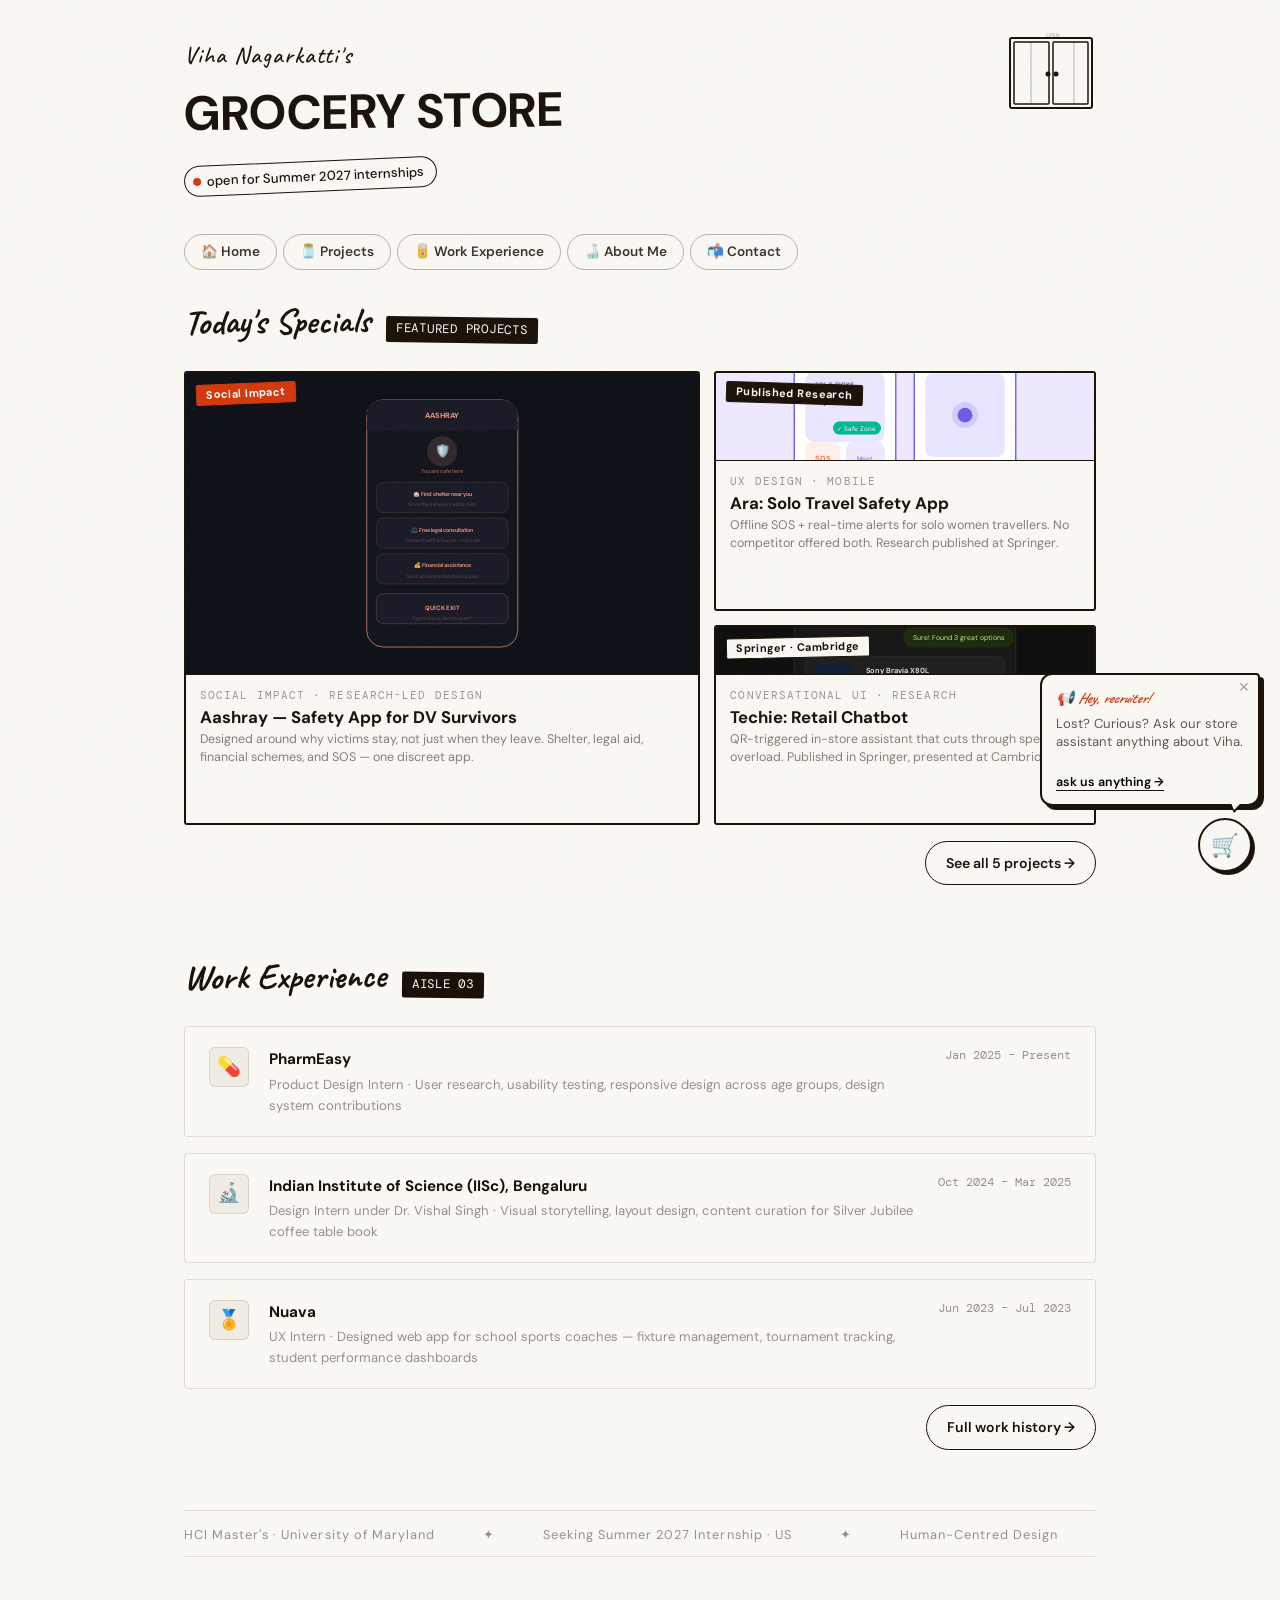
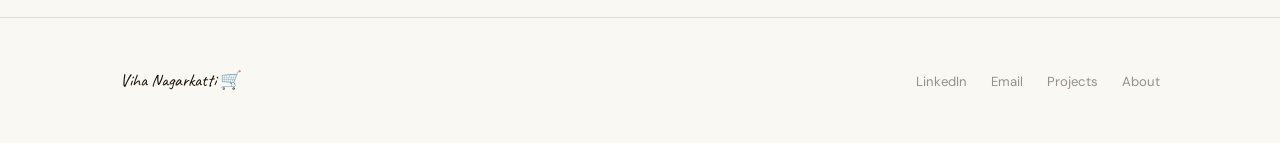
==== index.html @ 4f0129bf "initial portfolio" ====
<!DOCTYPE html>
<html lang="en">
<head>
  <meta charset="UTF-8" />
  <meta name="viewport" content="width=device-width, initial-scale=1.0" />
  <title>Viha Nagarkatti — Product Designer</title>
  <meta name="description" content="Viha Nagarkatti is a product designer based in Bengaluru, seeking Summer 2027 internships at Google, Meta, Figma and more." />
  <link rel="preconnect" href="https://fonts.googleapis.com" />
  <link rel="preconnect" href="https://fonts.gstatic.com" crossorigin />
  <link href="https://fonts.googleapis.com/css2?family=Caveat:wght@400;500;600;700&family=DM+Sans:ital,opsz,wght@0,9..40,300;0,9..40,400;0,9..40,500;0,9..40,600;0,9..40,700;1,9..40,400&family=DM+Mono:wght@400;500&display=swap" rel="stylesheet" />
  <link rel="stylesheet" href="style.css" />
  <style>
    /* ── HOMEPAGE-SPECIFIC STYLES ── */
    :root {
      --ink:       #1a1208;
      --paper:     #faf8f3;
      --accent:    #d4380d;
      --faint:     rgba(26,18,8,0.12);
      --shelf-bg:  #f0ece3;
      --mid:       rgba(26,18,8,0.45);
    }

    body { cursor: url("data:image/svg+xml,%3Csvg xmlns='http://www.w3.org/2000/svg' width='20' height='20' viewBox='0 0 20 20'%3E%3Ccircle cx='4' cy='4' r='3' fill='none' stroke='%231a1208' stroke-width='1.5'/%3E%3Cline x1='6.5' y1='6.5' x2='18' y2='18' stroke='%231a1208' stroke-width='1.5' stroke-linecap='round'/%3E%3C/svg%3E") 0 0, auto; }

    .store-wrapper { max-width: 960px; margin: 0 auto; padding: 36px 24px 60px; }

    /* HEADER */
    .store-header {
      display: flex;
      justify-content: space-between;
      align-items: flex-start;
      margin-bottom: 42px;
    }
    .store-title .name-line {
      font-family: 'Caveat', cursive;
      font-weight: 500;
      font-size: clamp(1.1rem, 2.5vw, 1.5rem);
      letter-spacing: .04em;
      display: block;
    }
    .store-title .store-line {
      font-family: 'DM Sans', sans-serif;
      font-weight: 700;
      font-size: clamp(1.6rem, 4.5vw, 3rem);
      letter-spacing: .01em;
      text-transform: uppercase;
      display: block;
      transform: rotate(-0.6deg);
    }
    .open-badge {
      display: inline-flex;
      align-items: center;
      gap: 6px;
      font-family: 'DM Sans', sans-serif;
      font-size: .82rem;
      font-weight: 500;
      border: 1.5px solid var(--ink);
      padding: 4px 12px 4px 8px;
      border-radius: 999px;
      transform: rotate(-2.5deg);
      margin-top: 10px;
    }
    .open-dot { width: 8px; height: 8px; border-radius: 50%; background: var(--accent); animation: blink 2s ease-in-out infinite; }
    @keyframes blink { 0%,100%{ opacity:1 } 50%{ opacity:.3 } }

    /* STORE DOOR SVG */
    .store-door { width: 90px; flex-shrink: 0; margin-top: -4px; }

    /* ── NAV STRIP ── */
    .store-nav {
      display: flex;
      gap: 6px;
      margin-bottom: 32px;
      flex-wrap: wrap;
    }
    .store-nav a {
      font-family: 'DM Sans', sans-serif;
      font-size: 0.85rem;
      font-weight: 600;
      text-decoration: none;
      color: var(--ink);
      padding: 6px 16px;
      border: 1.5px solid rgba(26,18,8,0.35);
      border-radius: 999px;
      transition: all .15s;
      opacity: 0.85;
    }
    .store-nav a:hover { border-color: var(--ink); color: var(--ink); background: var(--shelf-bg); opacity: 1; }

    /* SHELF */
    .shelf-unit {
      position: relative;
      border: 2px solid var(--ink);
      border-radius: 3px;
      background: var(--paper);
      transform: perspective(900px) rotateX(1deg);
      transform-origin: center bottom;
    }
    .shelf-plank {
      display: flex;
      align-items: flex-end;
      gap: 14px;
      padding: 18px 20px 12px;
      position: relative;
    }
    .shelf-plank::after {
      content: '';
      position: absolute;
      bottom: 0; left: 6px; right: 6px;
      height: 5px;
      background: var(--ink);
      border-radius: 2px;
      clip-path: polygon(0 0, 100% 0, 99% 100%, 1% 100%);
    }
    .shelf-plank:last-child::after { display: none; }
    .shelf-unit::before {
      content: '';
      position: absolute;
      top: 0; bottom: 5px; left: 0; right: 0;
      border-left: 4px solid var(--ink);
      border-right: 4px solid var(--ink);
      pointer-events: none;
      border-radius: 3px;
    }
    .shelf-floor {
      height: 22px;
      background: var(--shelf-bg);
      border-top: 2px solid var(--ink);
      border-radius: 0 0 2px 2px;
      background-image: repeating-linear-gradient(90deg, transparent, transparent 40px, rgba(26,18,8,.08) 40px, rgba(26,18,8,.08) 41px);
    }

    /* PRODUCTS */
    .product {
      display: flex;
      flex-direction: column;
      align-items: center;
      text-decoration: none;
      color: var(--ink);
      cursor: pointer;
      transition: transform .18s ease, filter .18s ease;
      position: relative;
      flex-shrink: 0;
    }
    .product:hover { transform: translateY(-8px) scale(1.04); filter: drop-shadow(0 6px 10px rgba(26,18,8,.18)); }
    .product-label {
      font-family: 'DM Sans', sans-serif;
      font-weight: 600;
      font-size: .82rem;
      text-align: center;
      margin-top: 6px;
      max-width: 90px;
      line-height: 1.1;
    }
    .product-label.accent { color: var(--accent); }
    .product-label.faint  { opacity: .28; font-size: .75rem; }
    .sticker {
      position: absolute;
      top: -6px; right: -8px;
      background: var(--accent);
      color: #fff;
      font-size: .62rem;
      font-weight: 700;
      padding: 3px 6px;
      border-radius: 50%;
      transform: rotate(12deg);
      line-height: 1;
      pointer-events: none;
      font-family: 'DM Sans', sans-serif;
    }
    .row-sign {
      writing-mode: vertical-rl;
      text-orientation: mixed;
      transform: rotate(180deg);
      font-size: .7rem;
      font-family: 'DM Mono', monospace;
      color: var(--ink);
      opacity: .35;
      letter-spacing: .12em;
      padding: 4px 6px;
      align-self: center;
      flex-shrink: 0;
      user-select: none;
    }
    .sketch-img {
      width: 100%;
      height: 100%;
      object-fit: contain;
      display: block;
      mix-blend-mode: multiply;
    }
    .sketch-placeholder {
      border: 1.5px dashed rgba(26,18,8,0.22);
      border-radius: 4px;
      color: rgba(26,18,8,0.28);
      font-family: 'Caveat', cursive;
      font-size: .68rem;
      display: flex;
      align-items: center;
      justify-content: center;
      text-align: center;
      padding: 4px;
      background: repeating-linear-gradient(45deg, transparent, transparent 6px, rgba(26,18,8,.025) 6px, rgba(26,18,8,.025) 12px);
    }
    .tin-small:hover { transform: translateY(-4px) scale(1.03); }

    /* SPECIALS SECTION */
    .specials-section { margin-top: 0; }
    .specials-heading {
      display: flex;
      align-items: baseline;
      gap: 16px;
      margin-bottom: 28px;
    }
    .specials-heading h2 {
      font-family: 'Caveat', cursive;
      font-weight: 700;
      font-size: clamp(1.5rem, 3.5vw, 2.2rem);
      transform: rotate(-0.5deg);
      display: inline-block;
    }
    .specials-heading .chalkboard {
      font-family: 'DM Mono', monospace;
      font-size: .78rem;
      background: var(--ink);
      color: var(--paper);
      padding: 3px 10px;
      border-radius: 2px;
      letter-spacing: .06em;
      transform: rotate(0.8deg);
      display: inline-block;
      white-space: nowrap;
    }

    .bento-grid {
      display: grid;
      grid-template-columns: 1.15fr 0.85fr;
      grid-template-rows: 240px 200px;
      gap: 14px;
    }
    .bento-card {
      position: relative;
      border: 2px solid var(--ink);
      border-radius: 3px;
      background: var(--paper);
      overflow: hidden;
      cursor: pointer;
      text-decoration: none;
      color: var(--ink);
      display: flex;
      flex-direction: column;
      transition: transform .18s ease, box-shadow .18s ease;
    }
    .bento-card:hover { transform: translate(-3px, -3px); box-shadow: 5px 5px 0 var(--ink); }
    .bento-card.tall { grid-row: span 2; }
    .bento-img {
      flex: 1;
      overflow: hidden;
      position: relative;
      background: var(--shelf-bg);
    }
    .bento-img img { width: 100%; height: 100%; object-fit: cover; display: block; transition: transform .3s ease; }
    .bento-card:hover .bento-img img { transform: scale(1.03); }
    .bento-body {
      padding: 12px 14px 14px;
      border-top: 1.5px solid var(--ink);
      flex-shrink: 0;
    }
    .bento-category { font-family: 'DM Mono', monospace; font-size: .68rem; opacity: .42; letter-spacing: .1em; text-transform: uppercase; margin-bottom: 3px; }
    .bento-title { font-family: 'DM Sans', sans-serif; font-weight: 700; font-size: clamp(.9rem, 1.5vw, 1.05rem); line-height: 1.2; margin-bottom: 4px; }
    .bento-desc { font-size: .78rem; opacity: .52; line-height: 1.4; font-family: 'DM Sans', sans-serif; }
    .bento-arrow { display: inline-block; margin-top: 6px; font-size: .78rem; opacity: 0; transform: translateX(-4px); transition: opacity .18s ease, transform .18s ease; font-family: 'DM Sans', sans-serif; }
    .bento-card:hover .bento-arrow { opacity: .6; transform: translateX(0); }
    .bento-tag {
      position: absolute;
      z-index: 2;
      top: 10px; left: 10px;
      font-family: 'DM Sans', sans-serif;
      font-weight: 700;
      font-size: .68rem;
      letter-spacing: 0.04em;
      line-height: 1;
      padding: 4px 9px;
      border: 1.5px solid var(--ink);
      border-radius: 2px;
    }
    .tag-special   { background: var(--accent); color: #fff; border-color: var(--accent); transform: rotate(-2.5deg); }
    .tag-bestseller{ background: var(--ink); color: var(--paper); transform: rotate(1.8deg); }
    .tag-fresh     { background: var(--paper); color: var(--ink); transform: rotate(-1.2deg); }
    .tag-limited   { background: var(--shelf-bg); color: var(--ink); border-style: dashed; transform: rotate(2deg); }

    /* WORK EXPERIENCE STRIP */
    .exp-section { margin-top: 72px; }
    .exp-list { display: flex; flex-direction: column; gap: 16px; margin-top: 24px; }
    .exp-item {
      display: grid;
      grid-template-columns: auto 1fr auto;
      align-items: start;
      gap: 20px;
      padding: 20px 24px;
      border: 1.5px solid var(--faint);
      border-radius: 4px;
      background: var(--paper);
      transition: border-color .18s, transform .18s;
    }
    .exp-item:hover { border-color: var(--ink); transform: translateX(4px); }
    .exp-icon {
      width: 40px; height: 40px;
      border: 1.5px solid var(--faint);
      border-radius: 6px;
      display: flex; align-items: center; justify-content: center;
      font-size: 1.2rem;
      background: var(--shelf-bg);
      flex-shrink: 0;
    }
    .exp-company { font-weight: 700; font-size: 0.95rem; margin-bottom: 2px; font-family: 'DM Sans', sans-serif; }
    .exp-role { font-size: 0.82rem; color: var(--mid); font-family: 'DM Sans', sans-serif; }
    .exp-period { font-family: 'DM Mono', monospace; font-size: 0.72rem; color: var(--mid); white-space: nowrap; }

    @media (max-width: 600px) {
      .store-header { flex-direction: column; gap: 12px; }
      .store-door { display: none; }
      .shelf-plank { gap: 8px; padding: 14px 10px 10px; }
      .bento-grid { grid-template-columns: 1fr; grid-template-rows: auto; }
      .bento-card.tall { grid-row: span 1; }
      .bento-img { height: 200px; flex: none; }
      .exp-item { grid-template-columns: 1fr; }
      .exp-period { text-align: left; }
    }
  </style>
</head>
<body>

<main class="store-wrapper">

  <!-- ══ HEADER ══ -->
  <header class="store-header">
    <div class="store-title">
      <span class="name-line">Viha Nagarkatti's</span>
      <span class="store-line">Grocery Store</span>
      <div>
        <span class="open-badge">
          <span class="open-dot"></span>
          open for Summer 2027 internships
        </span>
      </div>
    </div>

    <!-- Hand-drawn door — add your sketch as sketches/door.png -->
    <div class="store-door" aria-hidden="true">
      <svg viewBox="0 0 90 80" fill="none" xmlns="http://www.w3.org/2000/svg">
        <rect x="4" y="6" width="82" height="70" rx="2" stroke="#1a1208" stroke-width="2"/>
        <rect x="8" y="10" width="35" height="62" rx="1" stroke="#1a1208" stroke-width="1.5"/>
        <rect x="47" y="10" width="35" height="62" rx="1" stroke="#1a1208" stroke-width="1.5"/>
        <circle cx="42" cy="42" r="2.5" fill="#1a1208"/>
        <circle cx="50" cy="42" r="2.5" fill="#1a1208"/>
        <line x1="25" y1="10" x2="25" y2="72" stroke="#1a1208" stroke-width="1" opacity="0.3"/>
        <line x1="68" y1="10" x2="68" y2="72" stroke="#1a1208" stroke-width="1" opacity="0.3"/>
        <text x="46" y="5" font-family="DM Sans" font-size="5" fill="#1a1208" text-anchor="middle" opacity="0.4">OPEN</text>
      </svg>
    </div>
  </header>

  <!-- ══ STORE NAV ── -->
  <nav class="store-nav" aria-label="Store sections">
    <a href="index.html">🏠 Home</a>
    <a href="projects.html">🫙 Projects</a>
    <a href="work.html">🥫 Work Experience</a>
    <a href="about.html">🍶 About Me</a>
    <a href="mailto:vihanagarkatti@gmail.com">📬 Contact</a>
  </nav>

  <!-- ══ FEATURED PROJECTS (BENTO GRID) ══ -->
  <section class="specials-section">
    <div class="specials-heading">
      <h2>Today's Specials</h2>
      <span class="chalkboard">FEATURED PROJECTS</span>
    </div>

    <div class="bento-grid">

      <!-- AASHRAY — tall card -->
      <a href="aashray.html" class="bento-card tall" aria-label="View project: Aashray safety app">
        <span class="bento-tag tag-special">Social Impact</span>
        <div class="bento-img" style="background:#0d1117; display:flex; align-items:center; justify-content:center; padding:20px;">
          <svg viewBox="0 0 260 380" xmlns="http://www.w3.org/2000/svg" style="max-width:200px;height:100%;">
            <rect x="20" y="10" width="220" height="360" rx="24" fill="#12141c" stroke="#F0997B" stroke-width="1"/>
            <rect x="20" y="10" width="220" height="44" rx="24" fill="#1a1a26"/>
            <rect x="20" y="40" width="220" height="14" fill="#1a1a26"/>
            <text x="130" y="36" font-family="DM Sans" font-size="11" fill="#F0997B" text-anchor="middle" font-weight="700">AASHRAY</text>
            <circle cx="130" cy="85" r="22" fill="#F0997B" opacity=".15"/>
            <text x="130" y="91" font-family="DM Sans" font-size="18" text-anchor="middle">🛡️</text>
            <text x="130" y="116" font-family="DM Sans" font-size="8" fill="rgba(240,153,123,0.7)" text-anchor="middle">You are safe here</text>
            <rect x="34" y="130" width="192" height="44" rx="10" fill="#1a1a26" stroke="rgba(240,153,123,0.2)" stroke-width="1"/>
            <text x="130" y="150" font-family="DM Sans" font-size="8" fill="#F0997B" text-anchor="middle" font-weight="600">🏠 Find shelter near you</text>
            <text x="130" y="165" font-family="DM Sans" font-size="7" fill="rgba(240,153,123,0.4)" text-anchor="middle">12 verified shelters within 5km</text>
            <rect x="34" y="182" width="192" height="44" rx="10" fill="#1a1a26" stroke="rgba(240,153,123,0.2)" stroke-width="1"/>
            <text x="130" y="202" font-family="DM Sans" font-size="8" fill="#F0997B" text-anchor="middle" font-weight="600">⚖️ Free legal consultation</text>
            <text x="130" y="217" font-family="DM Sans" font-size="7" fill="rgba(240,153,123,0.4)" text-anchor="middle">Connect with a lawyer — no cost</text>
            <rect x="34" y="234" width="192" height="44" rx="10" fill="#1a1a26" stroke="rgba(240,153,123,0.2)" stroke-width="1"/>
            <text x="130" y="254" font-family="DM Sans" font-size="8" fill="#F0997B" text-anchor="middle" font-weight="600">💰 Financial assistance</text>
            <text x="130" y="269" font-family="DM Sans" font-size="7" fill="rgba(240,153,123,0.4)" text-anchor="middle">Govt. schemes matched to you</text>
            <rect x="34" y="292" width="192" height="44" rx="10" fill="#1a1a26" stroke="rgba(240,153,123,0.3)" stroke-width="1"/>
            <text x="130" y="316" font-family="DM Sans" font-size="9" fill="#F0997B" text-anchor="middle" font-weight="700">QUICK EXIT</text>
            <text x="130" y="330" font-family="DM Sans" font-size="7" fill="rgba(240,153,123,0.35)" text-anchor="middle">Tap to leave. No trace left.</text>
          </svg>
        </div>
        <div class="bento-body">
          <p class="bento-category">Social Impact · Research-led Design</p>
          <p class="bento-title">Aashray — Safety App for DV Survivors</p>
          <p class="bento-desc">Designed around why victims stay, not just when they leave. Shelter, legal aid, financial schemes, and SOS — one discreet app.</p>
          <span class="bento-arrow">View case study →</span>
        </div>
      </a>

      <!-- ARA Solo Travel -->
      <a href="ara.html" class="bento-card" aria-label="View project: Ara solo travel">
        <span class="bento-tag tag-bestseller">Published Research</span>
        <div class="bento-img" style="background:#EEE9FF; display:flex; align-items:center; justify-content:center; padding:14px;">
          <svg viewBox="0 0 260 180" xmlns="http://www.w3.org/2000/svg" style="max-width:240px;">
            <rect x="10" y="8" width="110" height="164" rx="18" fill="white" stroke="#6C5CE7" stroke-width="1.5"/>
            <rect x="10" y="8" width="110" height="28" rx="18" fill="#6C5CE7"/>
            <rect x="10" y="28" width="110" height="8" fill="#6C5CE7"/>
            <text x="65" y="25" font-family="DM Sans" font-size="9" fill="white" text-anchor="middle" font-weight="700">Ara</text>
            <rect x="22" y="42" width="86" height="76" rx="10" fill="#8B7CF0" opacity=".18"/>
            <text x="32" y="58" font-family="DM Sans" font-size="7" fill="#4A3DB5" font-weight="600">SOLO PICKS</text>
            <text x="32" y="76" font-family="DM Sans" font-size="13" fill="#4A3DB5" font-weight="700">Kyoto</text>
            <rect x="52" y="96" width="52" height="14" rx="7" fill="#00B894"/>
            <text x="78" y="106" font-family="DM Sans" font-size="7" fill="white" text-anchor="middle">✓ Safe Zone</text>
            <rect x="22" y="118" width="38" height="34" rx="8" fill="#FFF0EB"/>
            <text x="41" y="139" font-family="DM Sans" font-size="8" fill="#FF7043" text-anchor="middle" font-weight="700">SOS</text>
            <rect x="66" y="118" width="42" height="34" rx="8" fill="#EEE9FF"/>
            <text x="87" y="139" font-family="DM Sans" font-size="7" fill="#6C5CE7" text-anchor="middle">Meet</text>
            <rect x="140" y="8" width="110" height="164" rx="18" fill="white" stroke="#6C5CE7" stroke-width="1.5"/>
            <rect x="140" y="8" width="110" height="28" rx="18" fill="#6C5CE7"/>
            <rect x="140" y="28" width="110" height="8" fill="#6C5CE7"/>
            <text x="195" y="25" font-family="DM Sans" font-size="9" fill="white" text-anchor="middle" font-weight="700">Safety Map</text>
            <rect x="152" y="44" width="86" height="90" rx="8" fill="#E8E5FF"/>
            <circle cx="195" cy="89" r="8" fill="#6C5CE7"/>
            <circle cx="195" cy="89" r="14" fill="#6C5CE7" opacity=".18"/>
            <rect x="152" y="144" width="86" height="22" rx="8" fill="#F5F3FF"/>
            <text x="195" y="158" font-family="DM Sans" font-size="7" fill="#6C5CE7" text-anchor="middle">Alerts off in safe zone</text>
          </svg>
        </div>
        <div class="bento-body">
          <p class="bento-category">UX Design · Mobile</p>
          <p class="bento-title">Ara: Solo Travel Safety App</p>
          <p class="bento-desc">Offline SOS + real-time alerts for solo women travellers. No competitor offered both. Research published at Springer.</p>
          <span class="bento-arrow">Read case study →</span>
        </div>
      </a>

      <!-- TECHIE Chatbot -->
      <a href="techie.html" class="bento-card" aria-label="View project: Techie chatbot">
        <span class="bento-tag tag-fresh">Springer · Cambridge</span>
        <div class="bento-img" style="background:#0e0e0e; display:flex; align-items:center; justify-content:center; padding:14px;">
          <svg viewBox="0 0 260 150" xmlns="http://www.w3.org/2000/svg" style="max-width:240px;">
            <rect x="10" y="8" width="240" height="134" rx="12" fill="#161616" stroke="#2a2a2a" stroke-width="1"/>
            <rect x="22" y="20" width="120" height="22" rx="6" fill="#1e1e1e" stroke="#2a2a2a" stroke-width="1"/>
            <text x="82" y="34" font-family="DM Sans" font-size="7.5" fill="#f0ede8" text-anchor="middle">Compare OLED TVs under 50k?</text>
            <rect x="128" y="50" width="120" height="22" rx="11" fill="#1c2a0e"/>
            <text x="188" y="64" font-family="DM Sans" font-size="7.5" fill="#c8f07c" text-anchor="middle">Sure! Found 3 great options</text>
            <rect x="22" y="82" width="216" height="48" rx="8" fill="#1e1e1e" stroke="#2a2a2a" stroke-width="1"/>
            <rect x="32" y="90" width="40" height="30" rx="5" fill="#0e1e33"/>
            <text x="52" y="110" font-family="DM Sans" font-size="11" fill="#6da8e8" text-anchor="middle">📺</text>
            <text x="88" y="100" font-family="DM Sans" font-size="8" fill="#f0ede8" font-weight="600">Sony Bravia X80L</text>
            <text x="88" y="112" font-family="DM Sans" font-size="6.5" fill="#888">55" 4K OLED · ₹44,990</text>
            <rect x="84" y="118" width="40" height="10" rx="5" fill="#1c2a0e"/>
            <text x="104" y="125" font-family="DM Sans" font-size="6" fill="#c8f07c" text-anchor="middle">Best pick</text>
          </svg>
        </div>
        <div class="bento-body">
          <p class="bento-category">Conversational UI · Research</p>
          <p class="bento-title">Techie: Retail Chatbot</p>
          <p class="bento-desc">QR-triggered in-store assistant that cuts through spec overload. Published in Springer, presented at Cambridge.</p>
          <span class="bento-arrow">Explore →</span>
        </div>
      </a>

    </div>
    <!-- See all projects link -->
    <div style="text-align:right;margin-top:16px;">
      <a href="projects.html" class="btn">See all 5 projects →</a>
    </div>
  </section>

  <!-- ══ WORK EXPERIENCE STRIP ══ -->
  <section class="exp-section">
    <div class="specials-heading">
      <h2>Work Experience</h2>
      <span class="chalkboard">AISLE 03</span>
    </div>
    <div class="exp-list">
      <div class="exp-item">
        <div class="exp-icon">💊</div>
        <div>
          <div class="exp-company">PharmEasy</div>
          <div class="exp-role">Product Design Intern · User research, usability testing, responsive design across age groups, design system contributions</div>
        </div>
        <div class="exp-period">Jan 2025 – Present</div>
      </div>
      <div class="exp-item">
        <div class="exp-icon">🔬</div>
        <div>
          <div class="exp-company">Indian Institute of Science (IISc), Bengaluru</div>
          <div class="exp-role">Design Intern under Dr. Vishal Singh · Visual storytelling, layout design, content curation for Silver Jubilee coffee table book</div>
        </div>
        <div class="exp-period">Oct 2024 – Mar 2025</div>
      </div>
      <div class="exp-item">
        <div class="exp-icon">🏅</div>
        <div>
          <div class="exp-company">Nuava</div>
          <div class="exp-role">UX Intern · Designed web app for school sports coaches — fixture management, tournament tracking, student performance dashboards</div>
        </div>
        <div class="exp-period">Jun 2023 – Jul 2023</div>
      </div>
    </div>
    <div style="text-align:right;margin-top:16px;">
      <a href="work.html" class="btn">Full work history →</a>
    </div>
  </section>

  <!-- ══ BOTTOM TICKER ══ -->
  <div class="ticker-wrap" style="margin-top:60px;" aria-hidden="true">
    <div class="ticker-track">
      <span>HCI Master's · University of Maryland</span><span>✦</span>
      <span>Seeking Summer 2027 Internship · US</span><span>✦</span>
      <span>Human-Centred Design</span><span>✦</span>
      <span>Published Researcher</span><span>✦</span>
      <span>Figma · Adobe · Framer</span><span>✦</span>
      <span>Product Designer</span><span>✦</span>
      <span>HCI Master's · University of Maryland</span><span>✦</span>
      <span>Seeking Summer 2027 Internship · US</span><span>✦</span>
      <span>Human-Centred Design</span><span>✦</span>
      <span>Published Researcher</span><span>✦</span>
      <span>Figma · Adobe · Framer</span><span>✦</span>
    </div>
  </div>

</main>

<!-- ══ FOOTER ══ -->
<footer class="footer">
  <div class="footer-inner">
    <div class="footer-left">Viha Nagarkatti 🛒</div>
    <ul class="footer-links">
      <li><a href="https://www.linkedin.com/in/viha-nagarkatti-382a371a8" target="_blank" rel="noopener">LinkedIn</a></li>
      <li><a href="mailto:vihanagarkatti@gmail.com">Email</a></li>
      <li><a href="projects.html">Projects</a></li>
      <li><a href="about.html">About</a></li>
    </ul>
  </div>
</footer>

<!-- ══ CHAT BOT ══ -->
<div class="chat-announce" id="chatAnnounce">
  <button class="announce-dismiss" id="announceDismiss" aria-label="Dismiss">✕</button>
  <span class="announce-headline">📢 Hey, recruiter!</span>
  <p class="announce-body">Lost? Curious? Ask our store assistant anything about Viha.</p>
  <button class="announce-cta" id="announceCta">ask us anything →</button>
</div>
<button class="chat-toggle" id="chatToggle" aria-label="Open chat">🛒</button>
<div class="chat-panel" id="chatPanel" role="dialog" aria-label="Store assistant">
  <div class="chat-header">
    <span class="chat-header-icon">🧾</span>
    <span>Store Assistant</span>
    <button class="chat-close" id="chatClose" aria-label="Close">✕</button>
  </div>
  <div class="chat-messages" id="chatMessages"></div>
  <div class="chat-input-row">
    <input class="chat-input" id="chatInput" type="text" placeholder="type something…" autocomplete="off" />
    <button class="chat-send" id="chatSend" aria-label="Send">↑</button>
  </div>
</div>

<script src="main.js"></script>
</body>
</html>
---- style.css ----
/* ================================================================
   VIHA NAGARKATTI PORTFOLIO — SHARED DESIGN SYSTEM
   Grocery store theme · recruiter-optimised · 2025
================================================================ */

/* ── GOOGLE FONTS ── */
@import url('https://fonts.googleapis.com/css2?family=Caveat:wght@400;500;600;700&family=DM+Sans:ital,opsz,wght@0,9..40,300;0,9..40,400;0,9..40,500;0,9..40,600;0,9..40,700;1,9..40,400&family=DM+Mono:wght@400;500&display=swap');

/* ── TOKENS ── */
:root {
  --ink:       #1a1208;
  --paper:     #faf8f3;
  --accent:    #d4380d;
  --accent-2:  #e8a045;
  --faint:     rgba(26,18,8,0.12);
  --shelf-bg:  #f0ece3;
  --mid:       rgba(26,18,8,0.45);

  /* typography */
  --font-hand: 'Caveat', cursive;
  --font-body: 'DM Sans', sans-serif;
  --font-mono: 'DM Mono', monospace;

  /* spacing scale */
  --sp-1: 4px; --sp-2: 8px; --sp-3: 12px; --sp-4: 16px;
  --sp-5: 24px; --sp-6: 32px; --sp-7: 48px; --sp-8: 64px;
  --sp-9: 96px;

  /* radius */
  --r-sm: 3px; --r-md: 6px; --r-pill: 999px;
}

/* ── RESET ── */
*, *::before, *::after { box-sizing: border-box; margin: 0; padding: 0; }
html { scroll-behavior: smooth; }

body {
  font-family: var(--font-body);
  font-size: 16px;
  line-height: 1.6;
  background: var(--paper);
  color: var(--ink);
  overflow-x: hidden;
  -webkit-font-smoothing: antialiased;
}

/* ── PAPER GRAIN ── */
body::before {
  content: '';
  position: fixed;
  inset: 0;
  pointer-events: none;
  z-index: 9999;
  opacity: .028;
  background-image: url("data:image/svg+xml,%3Csvg xmlns='http://www.w3.org/2000/svg' width='300' height='300'%3E%3Cfilter id='n'%3E%3CfeTurbulence type='fractalNoise' baseFrequency='0.9' numOctaves='4' stitchTiles='stitch'/%3E%3C/filter%3E%3Crect width='300' height='300' filter='url(%23n)' opacity='1'/%3E%3C/svg%3E");
}

/* ── TYPOGRAPHY SCALE ── */
h1, h2, h3, h4 { font-family: var(--font-body); font-weight: 700; line-height: 1.15; }
h1 { font-size: clamp(2rem, 5vw, 3.2rem); }
h2 { font-size: clamp(1.4rem, 3vw, 2rem); }
h3 { font-size: clamp(1.1rem, 2vw, 1.4rem); }
h4 { font-size: 1rem; }
p { margin-bottom: var(--sp-4); }
p:last-child { margin-bottom: 0; }
a { color: inherit; }

.hand { font-family: var(--font-hand); }
.mono { font-family: var(--font-mono); font-size: 0.85em; }
.accent { color: var(--accent); }
.muted { color: var(--mid); }
.small { font-size: 0.85rem; }
.label {
  font-size: 0.72rem;
  font-weight: 600;
  letter-spacing: 0.1em;
  text-transform: uppercase;
  opacity: 0.5;
}

/* ── NAV ── */
.nav {
  position: sticky;
  top: 0;
  z-index: 100;
  background: var(--paper);
  border-bottom: 1.5px solid var(--faint);
  backdrop-filter: blur(8px);
}
.nav-inner {
  max-width: 1040px;
  margin: 0 auto;
  padding: 0 var(--sp-6);
  height: 56px;
  display: flex;
  align-items: center;
  justify-content: space-between;
}
.nav-logo {
  font-family: var(--font-hand);
  font-size: 1.2rem;
  font-weight: 600;
  text-decoration: none;
  color: var(--ink);
  display: flex;
  align-items: center;
  gap: 8px;
}
.nav-logo-dot {
  width: 8px; height: 8px;
  border-radius: 50%;
  background: var(--accent);
  animation: blink 2s ease-in-out infinite;
  flex-shrink: 0;
}
@keyframes blink { 0%,100%{ opacity:1 } 50%{ opacity:.2 } }

.nav-links {
  display: flex;
  align-items: center;
  gap: var(--sp-5);
  list-style: none;
}
.nav-links a {
  font-size: 0.88rem;
  font-weight: 500;
  text-decoration: none;
  color: var(--mid);
  transition: color .15s;
  position: relative;
}
.nav-links a:hover,
.nav-links a.active { color: var(--ink); }
.nav-links a.active::after {
  content: '';
  position: absolute;
  bottom: -2px; left: 0; right: 0;
  height: 1.5px;
  background: var(--accent);
  border-radius: 1px;
}
.nav-cta {
  font-size: 0.8rem;
  font-weight: 600;
  padding: 6px 14px;
  border: 1.5px solid var(--ink);
  border-radius: var(--r-pill);
  text-decoration: none;
  color: var(--ink);
  transition: background .15s, color .15s;
  white-space: nowrap;
}
.nav-cta:hover { background: var(--ink); color: var(--paper); }

/* ── PAGE WRAPPER ── */
.page { max-width: 1040px; margin: 0 auto; padding: 0 var(--sp-6) var(--sp-9); }

/* ── BUTTONS ── */
.btn {
  display: inline-flex;
  align-items: center;
  gap: 8px;
  font-family: var(--font-body);
  font-size: 0.88rem;
  font-weight: 600;
  padding: 10px 20px;
  border-radius: var(--r-pill);
  border: 1.5px solid var(--ink);
  text-decoration: none;
  cursor: pointer;
  transition: transform .14s ease, box-shadow .14s ease, background .14s, color .14s;
  white-space: nowrap;
  background: transparent;
  color: var(--ink);
}
.btn:hover {
  transform: translate(-2px,-2px);
  box-shadow: 3px 3px 0 var(--ink);
}
.btn-filled { background: var(--ink); color: var(--paper); }
.btn-filled:hover { background: var(--ink); color: var(--paper); }
.btn-accent { background: var(--accent); color: #fff; border-color: var(--accent); }
.btn-accent:hover { box-shadow: 3px 3px 0 var(--ink); }

/* ── TAGS ── */
.tag {
  display: inline-block;
  font-size: 0.72rem;
  font-weight: 600;
  letter-spacing: 0.06em;
  text-transform: uppercase;
  padding: 4px 10px;
  border-radius: var(--r-sm);
  border: 1.5px solid currentColor;
}
.tag-grocery { background: var(--accent); color: #fff; border-color: var(--accent); }
.tag-outline  { background: transparent; color: var(--ink); }
.tag-filled   { background: var(--ink); color: var(--paper); }
.tag-soft     { background: var(--shelf-bg); color: var(--ink); }

/* ── DIVIDER ── */
.divider {
  height: 1.5px;
  background: var(--faint);
  margin: var(--sp-7) 0;
}
.divider-ink {
  height: 1.5px;
  background: var(--ink);
  margin: var(--sp-7) 0;
}

/* ── CASE STUDY LAYOUT ── */
.cs-hero {
  padding: var(--sp-8) 0 var(--sp-7);
  border-bottom: 1.5px solid var(--faint);
}
.cs-meta {
  display: flex;
  flex-wrap: wrap;
  gap: var(--sp-2);
  margin-bottom: var(--sp-5);
}
.cs-title { margin-bottom: var(--sp-4); }
.cs-subtitle {
  font-size: clamp(1rem, 2.5vw, 1.25rem);
  color: var(--mid);
  max-width: 640px;
  line-height: 1.5;
  margin-bottom: var(--sp-6);
  font-weight: 400;
}

.cs-stats {
  display: grid;
  grid-template-columns: repeat(auto-fit, minmax(140px, 1fr));
  gap: var(--sp-4);
  margin: var(--sp-6) 0;
}
.cs-stat {
  padding: var(--sp-4) var(--sp-5);
  border: 1.5px solid var(--faint);
  border-radius: var(--r-md);
  background: var(--shelf-bg);
}
.cs-stat-num {
  font-family: var(--font-mono);
  font-size: 1.6rem;
  font-weight: 500;
  color: var(--accent);
  display: block;
  line-height: 1;
  margin-bottom: 4px;
}
.cs-stat-label {
  font-size: 0.78rem;
  color: var(--mid);
  font-weight: 500;
}

/* Case study sections */
.cs-body { padding: var(--sp-8) 0; }
.cs-section { margin-bottom: var(--sp-8); }
.cs-section-label {
  font-family: var(--font-hand);
  font-size: 1rem;
  color: var(--accent);
  margin-bottom: var(--sp-2);
  display: block;
}
.cs-section h2 { margin-bottom: var(--sp-4); }
.cs-section p { color: rgba(26,18,8,0.75); }

/* two-column text layout */
.two-col {
  display: grid;
  grid-template-columns: 1fr 1fr;
  gap: var(--sp-6);
}

/* image blocks */
.cs-img-block {
  margin: var(--sp-6) 0;
  border: 1.5px solid var(--faint);
  border-radius: var(--r-md);
  overflow: hidden;
}
.cs-img-block img {
  width: 100%;
  height: auto;
  display: block;
}
.cs-img-caption {
  padding: var(--sp-3) var(--sp-4);
  font-size: 0.8rem;
  color: var(--mid);
  border-top: 1.5px solid var(--faint);
  background: var(--shelf-bg);
  font-style: italic;
}

/* placeholder image (replace with real screens) */
.cs-img-placeholder {
  background: var(--shelf-bg);
  display: flex;
  align-items: center;
  justify-content: center;
  font-family: var(--font-hand);
  color: rgba(26,18,8,0.3);
  font-size: 0.9rem;
  text-align: center;
  padding: var(--sp-5);
  border-radius: var(--r-md) var(--r-md) 0 0;
  min-height: 300px;
}
/* ================================================================
   WIDE IMAGE PLACEHOLDER — fills the card without extra height
================================================================ */
.cs-img-placeholder svg {
  max-width: 100%;
  height: auto;
  display: block;
}

/* insight / callout cards */
.insight-grid {
  display: grid;
  grid-template-columns: repeat(auto-fit, minmax(200px, 1fr));
  gap: var(--sp-4);
  margin: var(--sp-5) 0;
}
.insight-card {
  padding: var(--sp-5);
  border: 1.5px solid var(--faint);
  border-radius: var(--r-md);
  background: var(--paper);
}
.insight-card-icon {
  font-size: 1.4rem;
  margin-bottom: var(--sp-3);
  display: block;
}
.insight-card h4 { margin-bottom: var(--sp-2); font-size: 0.9rem; }
.insight-card p  { font-size: 0.82rem; color: var(--mid); margin: 0; }

/* process steps */
.process-steps {
  display: grid;
  grid-template-columns: repeat(auto-fit, minmax(150px, 1fr));
  gap: var(--sp-4);
  margin: var(--sp-5) 0;
}
.process-step {
  position: relative;
  padding: var(--sp-4);
  background: var(--shelf-bg);
  border-radius: var(--r-md);
  border: 1.5px solid var(--faint);
  text-align: center;
}
.process-step-num {
  font-family: var(--font-mono);
  font-size: 0.7rem;
  color: var(--accent);
  display: block;
  margin-bottom: var(--sp-2);
}
.process-step h4 { font-size: 0.85rem; }

/* big quote block */
.cs-quote {
  margin: var(--sp-6) 0;
  padding: var(--sp-5) var(--sp-6);
  border-left: 3px solid var(--accent);
  background: var(--shelf-bg);
  border-radius: 0 var(--r-md) var(--r-md) 0;
}
.cs-quote p {
  font-size: 1.1rem;
  font-style: italic;
  color: var(--ink);
  margin: 0;
  line-height: 1.5;
}

/* ── FOOTER ── */
.footer {
  border-top: 1.5px solid var(--faint);
  padding: var(--sp-7) var(--sp-6);
}
.footer-inner {
  max-width: 1040px;
  margin: 0 auto;
  display: flex;
  justify-content: space-between;
  align-items: center;
  flex-wrap: wrap;
  gap: var(--sp-4);
}
.footer-left {
  font-family: var(--font-hand);
  font-size: 1.1rem;
}
.footer-links {
  display: flex;
  gap: var(--sp-5);
  list-style: none;
}
.footer-links a {
  font-size: 0.82rem;
  color: var(--mid);
  text-decoration: none;
  transition: color .15s;
}
.footer-links a:hover { color: var(--ink); }

/* ── TICKER ── */
.ticker-wrap {
  overflow: hidden;
  border-top: 1.5px solid var(--faint);
  border-bottom: 1.5px solid var(--faint);
  padding: 10px 0;
}
.ticker-track {
  display: inline-flex;
  white-space: nowrap;
  animation: ticker 22s linear infinite;
  font-size: 0.8rem;
  color: var(--mid);
  letter-spacing: 0.08em;
}
.ticker-track span { margin-right: 48px; }
@keyframes ticker { from{ transform:translateX(0) } to{ transform:translateX(-50%) } }

/* ── BACK LINK ── */
.back-link {
  display: inline-flex;
  align-items: center;
  gap: 6px;
  font-size: 0.85rem;
  font-weight: 600;
  text-decoration: none;
  color: var(--mid);
  padding: var(--sp-6) 0 0;
  transition: color .15s;
}
.back-link:hover { color: var(--ink); }
.back-link svg { transition: transform .15s; }
.back-link:hover svg { transform: translateX(-3px); }

/* ── CHAT BOT ── */
.chat-toggle {
  position: fixed;
  bottom: 28px; right: 28px;
  width: 54px; height: 54px;
  border-radius: 50%;
  border: 2px solid var(--ink);
  background: var(--paper);
  cursor: pointer;
  display: flex; align-items: center; justify-content: center;
  font-size: 1.4rem;
  transition: transform .15s ease, box-shadow .15s ease;
  z-index: 201;
  box-shadow: 3px 3px 0 var(--ink);
}
.chat-toggle:hover { transform: translate(-2px,-2px); box-shadow: 5px 5px 0 var(--ink); }

.chat-announce {
  position: fixed;
  bottom: 94px; right: 20px;
  width: 220px;
  background: var(--paper);
  border: 2px solid var(--ink);
  border-radius: 12px 4px 12px 12px;
  box-shadow: 4px 4px 0 var(--ink);
  padding: 12px 14px 10px;
  z-index: 200;
  opacity: 0;
  transform: translateY(10px);
  pointer-events: none;
  transition: opacity .28s ease, transform .28s cubic-bezier(.34,1.4,.64,1);
}
.chat-announce::after {
  content: '';
  position: absolute;
  bottom: -9px; right: 16px;
  width: 0; height: 0;
  border-left: 4px solid transparent;
  border-right: 8px solid transparent;
  border-top: 8px solid var(--ink);
}
.chat-announce::before {
  content: '';
  position: absolute;
  bottom: -6px; right: 17px;
  width: 0; height: 0;
  border-left: 3px solid transparent;
  border-right: 7px solid transparent;
  border-top: 7px solid var(--paper);
  z-index: 1;
}
.chat-announce.visible { opacity: 1; transform: translateY(0); pointer-events: all; }
.announce-dismiss {
  position: absolute; top: 6px; right: 8px;
  background: none; border: none; cursor: pointer;
  font-size: .85rem; opacity: .35; line-height: 1;
}
.announce-dismiss:hover { opacity: .8; }
.announce-headline {
  font-family: var(--font-hand);
  font-style: italic;
  font-size: .92rem;
  font-weight: 700;
  display: block;
  margin-bottom: 4px;
  color: var(--accent);
}
.announce-body { font-size: .82rem; line-height: 1.35; opacity: .7; font-family: var(--font-body); }
.announce-cta {
  display: inline-block;
  margin-top: 8px;
  font-size: .78rem;
  font-weight: 600;
  border-bottom: 1.5px solid var(--ink);
  cursor: pointer;
  background: none;
  border-top: none; border-left: none; border-right: none;
  font-family: var(--font-body);
  padding: 0;
}
.announce-cta:hover { opacity: .6; }

.chat-panel {
  position: fixed;
  bottom: 96px; right: 28px;
  width: min(360px, calc(100vw - 40px));
  max-height: 480px;
  background: var(--paper);
  border: 2px solid var(--ink);
  border-radius: 4px;
  box-shadow: 5px 5px 0 var(--ink);
  display: flex; flex-direction: column;
  z-index: 200;
  transform-origin: bottom right;
  transform: scale(0);
  opacity: 0;
  transition: transform .22s cubic-bezier(.34,1.56,.64,1), opacity .18s ease;
  pointer-events: none;
}
.chat-panel.open { transform: scale(1); opacity: 1; pointer-events: all; }
.chat-header {
  padding: 10px 14px;
  border-bottom: 1.5px solid var(--ink);
  font-weight: 600;
  font-size: .95rem;
  display: flex; align-items: center; gap: 8px;
  flex-shrink: 0;
  font-family: var(--font-body);
}
.chat-header-icon { font-size: 1.2rem; }
.chat-close { margin-left: auto; background: none; border: none; cursor: pointer; font-size: 1.1rem; opacity: .5; }
.chat-close:hover { opacity: 1; }
.chat-messages {
  flex: 1; overflow-y: auto; padding: 14px 14px 6px;
  display: flex; flex-direction: column; gap: 10px;
}
.msg { max-width: 82%; line-height: 1.4; font-size: .88rem; animation: popIn .18s ease; font-family: var(--font-body); }
@keyframes popIn { from{ transform:scale(.88); opacity:0 } to{ transform:scale(1); opacity:1 } }
.msg.bot { align-self: flex-start; background: var(--shelf-bg); border: 1.5px solid var(--ink); border-radius: 0 12px 12px 12px; padding: 8px 12px; }
.msg.user { align-self: flex-end; background: var(--ink); color: var(--paper); border-radius: 12px 0 12px 12px; padding: 8px 12px; }
.chips { display: flex; flex-wrap: wrap; gap: 6px; margin-top: 4px; }
.chip { font-family: var(--font-body); font-size: .82rem; font-weight: 500; border: 1.5px solid var(--ink); background: var(--paper); padding: 4px 10px; border-radius: 999px; cursor: pointer; transition: background .12s, color .12s; }
.chip:hover { background: var(--ink); color: var(--paper); }
.typing { display: flex; gap: 4px; align-items: center; padding: 10px 14px; }
.typing span { width: 7px; height: 7px; border-radius: 50%; background: var(--ink); opacity: .4; animation: bounce .8s ease infinite; }
.typing span:nth-child(2){ animation-delay:.15s }
.typing span:nth-child(3){ animation-delay:.3s }
@keyframes bounce { 0%,80%,100%{ transform: translateY(0) } 40%{ transform:translateY(-6px) } }
.chat-input-row { display: flex; border-top: 1.5px solid var(--ink); flex-shrink: 0; }
.chat-input { flex: 1; border: none; outline: none; background: transparent; font-family: var(--font-body); font-size: .92rem; padding: 10px 12px; color: var(--ink); }
.chat-send { border: none; border-left: 1.5px solid var(--ink); background: transparent; cursor: pointer; padding: 0 14px; font-size: 1.1rem; transition: background .12s; }
.chat-send:hover { background: var(--ink); color: var(--paper); }

/* ── RESPONSIVE ── */
@media (max-width: 768px) {
  .page { padding: 0 var(--sp-4) var(--sp-8); }
  .two-col { grid-template-columns: 1fr; }
  .cs-stats { grid-template-columns: repeat(2, 1fr); }
  .nav-links { display: none; }
  .footer-inner { flex-direction: column; align-items: flex-start; }
}
@media (max-width: 480px) {
  .cs-stats { grid-template-columns: 1fr; }
}

/* ── PHONE FRAME GALLERY ── */
.phone-gallery {
  display: flex;
  gap: 16px;
  flex-wrap: nowrap;
  overflow-x: auto;
  padding: 12px 4px 20px;
  margin: 24px 0;
  -webkit-overflow-scrolling: touch;
  scrollbar-width: thin;
  scrollbar-color: var(--faint) transparent;
}
.phone-gallery::-webkit-scrollbar { height: 4px; }
.phone-gallery::-webkit-scrollbar-thumb { background: var(--faint); border-radius: 2px; }

.phone-frame {
  flex-shrink: 0;
  width: 200px;
  display: flex;
  flex-direction: column;
  gap: 8px;
}
.phone-frame-inner {
  position: relative;
  border-radius: 20px;
  border: 2px solid var(--ink);
  overflow: hidden;
  background: #111;
  box-shadow: 0 4px 16px rgba(26,18,8,0.12), inset 0 0 0 1px rgba(255,255,255,0.06);
}
.phone-frame-inner::before {
  content: '';
  position: absolute;
  top: 0; left: 50%;
  transform: translateX(-50%);
  width: 60px; height: 4px;
  background: var(--ink);
  border-radius: 0 0 4px 4px;
  z-index: 2;
}
.phone-frame-inner img {
  width: 100%;
  height: auto;
  display: block;
  border-radius: 18px;
  transition: transform .25s ease;
}
.phone-frame:hover .phone-frame-inner img { transform: scale(1.02); }
.phone-frame-caption {
  font-size: 0.72rem;
  color: var(--mid);
  line-height: 1.4;
  font-style: italic;
  text-align: center;
  padding: 0 4px;
}

/* Wide non-phone screens (journey maps, blueprints etc.) */
.screen-wide {
  margin: 24px 0;
  border-radius: 8px;
  overflow: hidden;
  border: 1px solid var(--faint);
}
.screen-wide img { width: 100%; height: auto; display: block; }
.screen-wide-caption {
  padding: 10px 16px;
  font-size: 0.78rem;
  color: var(--mid);
  font-style: italic;
  border-top: 1px solid var(--faint);
  background: var(--shelf-bg);
}

/* ── ANIMATIONS ── */
@media (prefers-reduced-motion: no-preference) {
  .fade-up {
    opacity: 0;
    transform: translateY(20px);
    transition: opacity .5s ease, transform .5s ease;
  }
  .fade-up.visible { opacity: 1; transform: translateY(0); }
}
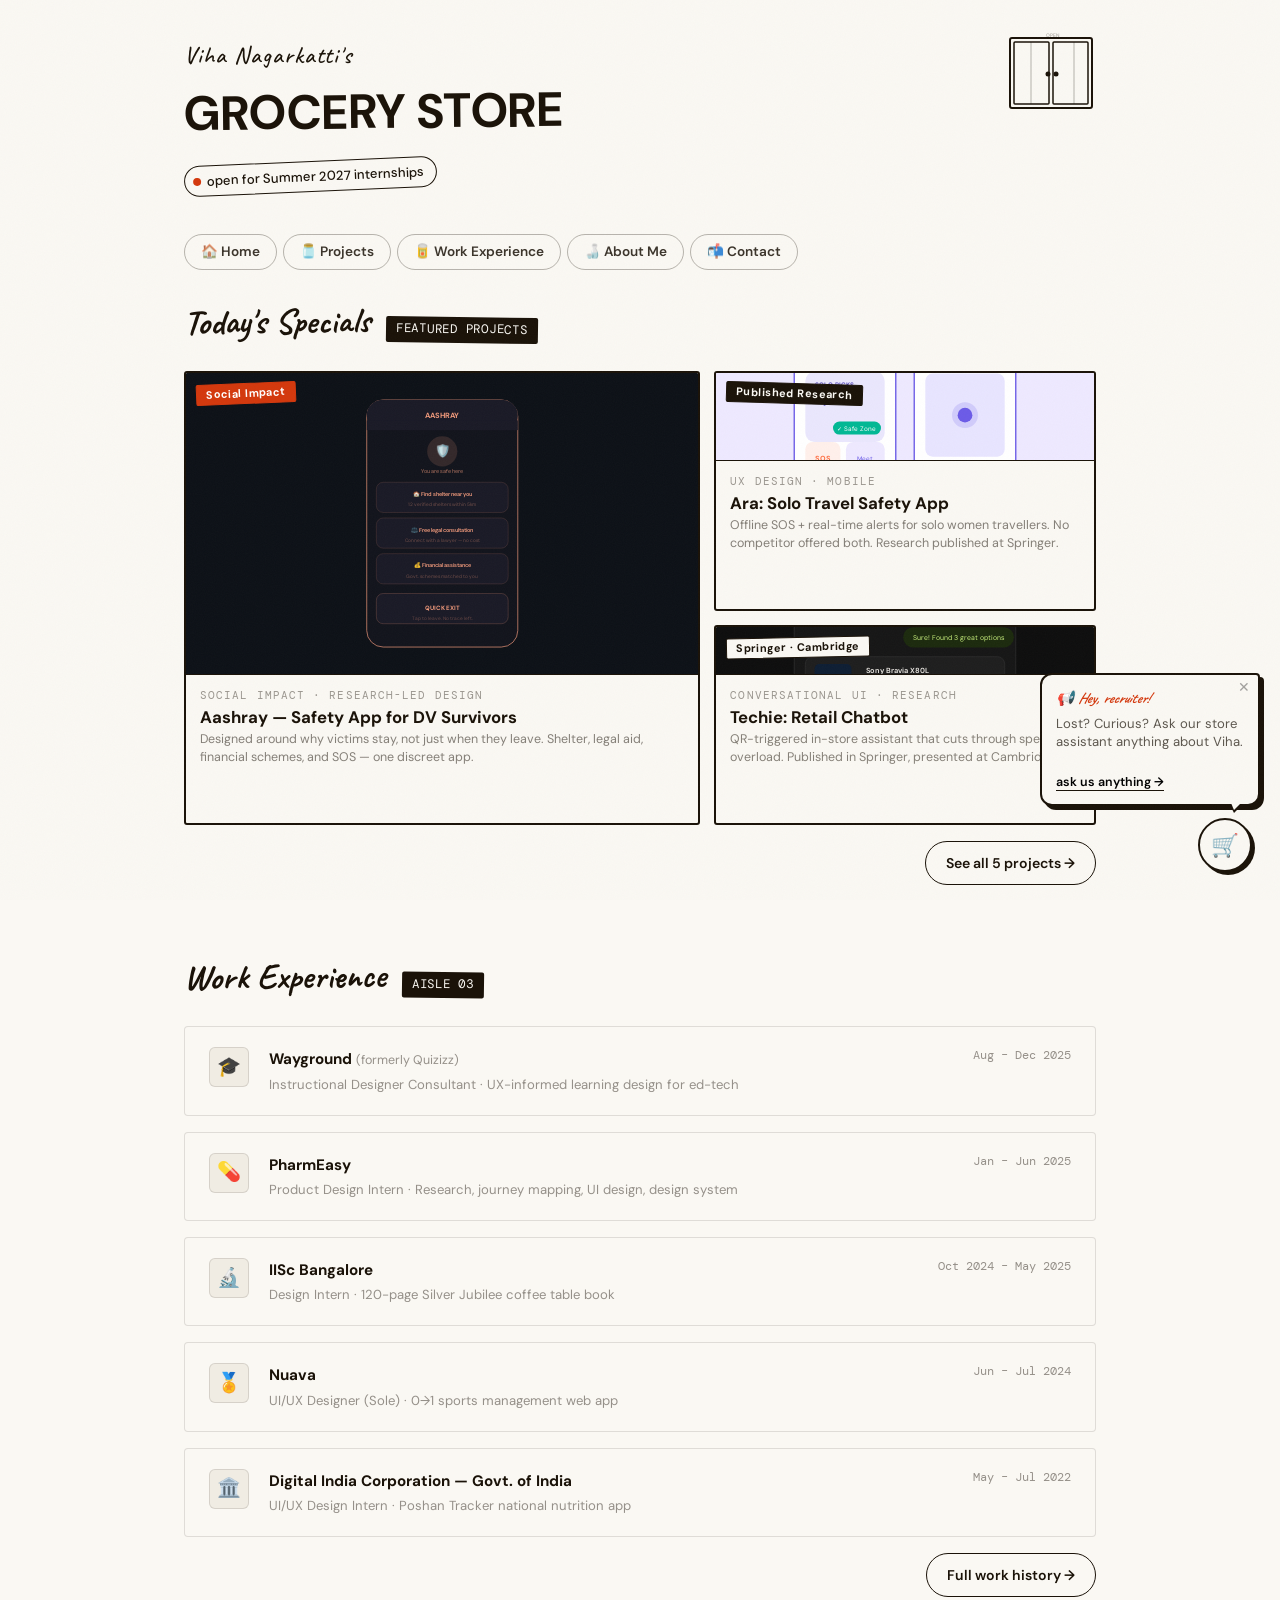
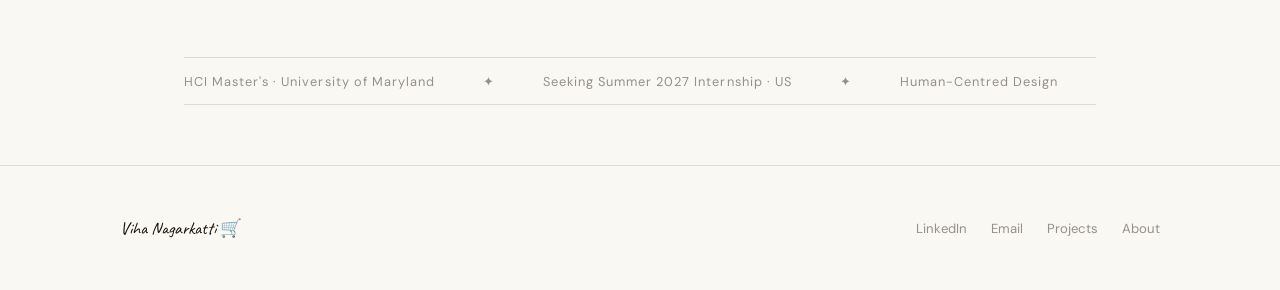
==== commit 57660890: "v4 changes" ====
--- a/index.html
+++ b/index.html
@@ -302,6 +302,8 @@
       border-radius: 4px;
       background: var(--paper);
       transition: border-color .18s, transform .18s;
+      text-decoration: none;
+      color: inherit;
     }
     .exp-item:hover { border-color: var(--ink); transform: translateX(4px); }
     .exp-icon {
@@ -491,30 +493,46 @@
       <span class="chalkboard">AISLE 03</span>
     </div>
     <div class="exp-list">
-      <div class="exp-item">
+      <a href="exp-wayground.html" class="exp-item">
+        <div class="exp-icon">🎓</div>
+        <div>
+          <div class="exp-company">Wayground <span style="font-weight:400;font-size:.78rem;color:var(--mid);">(formerly Quizizz)</span></div>
+          <div class="exp-role">Instructional Designer Consultant · UX-informed learning design for ed-tech</div>
+        </div>
+        <div class="exp-period">Aug – Dec 2025</div>
+      </a>
+      <a href="exp-pharmeasy.html" class="exp-item">
         <div class="exp-icon">💊</div>
         <div>
           <div class="exp-company">PharmEasy</div>
-          <div class="exp-role">Product Design Intern · User research, usability testing, responsive design across age groups, design system contributions</div>
-        </div>
-        <div class="exp-period">Jan 2025 – Present</div>
-      </div>
-      <div class="exp-item">
+          <div class="exp-role">Product Design Intern · Research, journey mapping, UI design, design system</div>
+        </div>
+        <div class="exp-period">Jan – Jun 2025</div>
+      </a>
+      <a href="exp-iisc.html" class="exp-item">
         <div class="exp-icon">🔬</div>
         <div>
-          <div class="exp-company">Indian Institute of Science (IISc), Bengaluru</div>
-          <div class="exp-role">Design Intern under Dr. Vishal Singh · Visual storytelling, layout design, content curation for Silver Jubilee coffee table book</div>
-        </div>
-        <div class="exp-period">Oct 2024 – Mar 2025</div>
-      </div>
-      <div class="exp-item">
+          <div class="exp-company">IISc Bangalore</div>
+          <div class="exp-role">Design Intern · 120-page Silver Jubilee coffee table book</div>
+        </div>
+        <div class="exp-period">Oct 2024 – May 2025</div>
+      </a>
+      <a href="exp-nuava.html" class="exp-item">
         <div class="exp-icon">🏅</div>
         <div>
           <div class="exp-company">Nuava</div>
-          <div class="exp-role">UX Intern · Designed web app for school sports coaches — fixture management, tournament tracking, student performance dashboards</div>
-        </div>
-        <div class="exp-period">Jun 2023 – Jul 2023</div>
-      </div>
+          <div class="exp-role">UI/UX Designer (Sole) · 0→1 sports management web app</div>
+        </div>
+        <div class="exp-period">Jun – Jul 2024</div>
+      </a>
+      <a href="exp-digitalindia.html" class="exp-item">
+        <div class="exp-icon">🏛️</div>
+        <div>
+          <div class="exp-company">Digital India Corporation — Govt. of India</div>
+          <div class="exp-role">UI/UX Design Intern · Poshan Tracker national nutrition app</div>
+        </div>
+        <div class="exp-period">May – Jul 2022</div>
+      </a>
     </div>
     <div style="text-align:right;margin-top:16px;">
       <a href="work.html" class="btn">Full work history →</a>
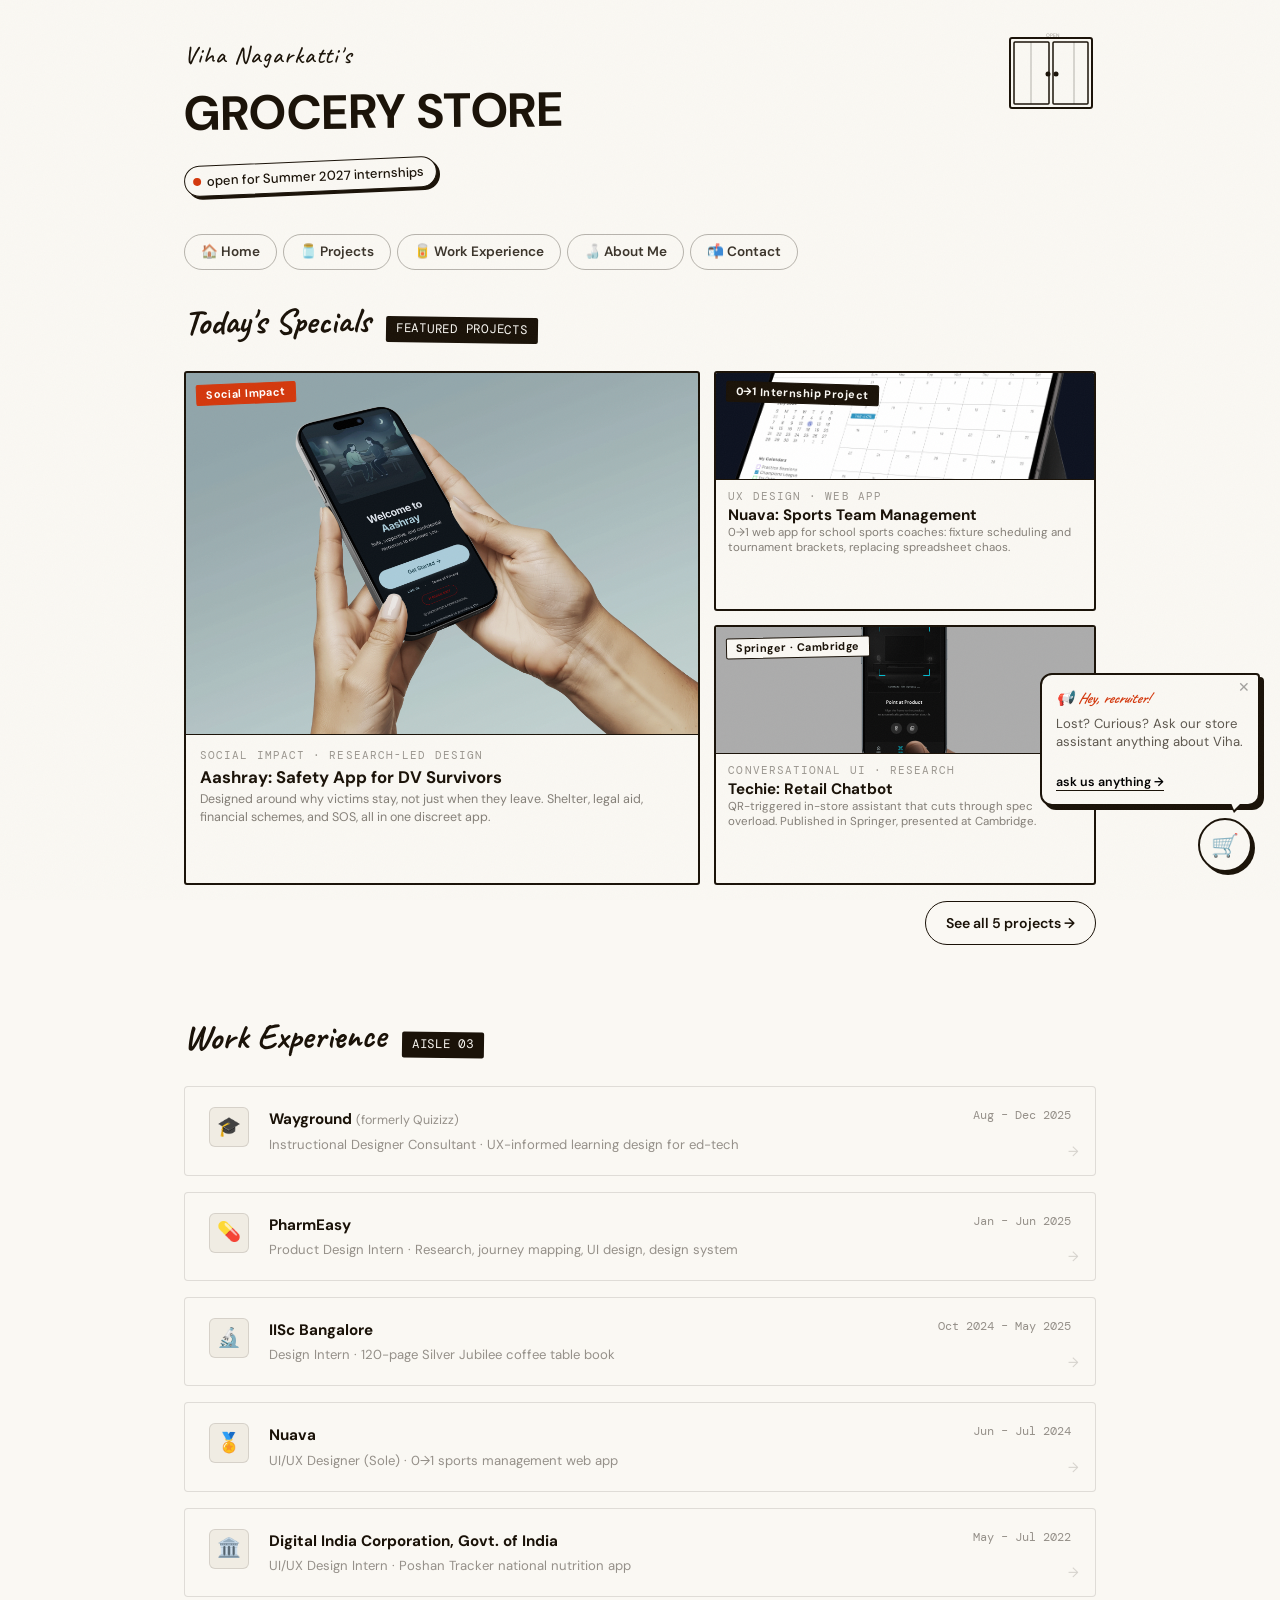
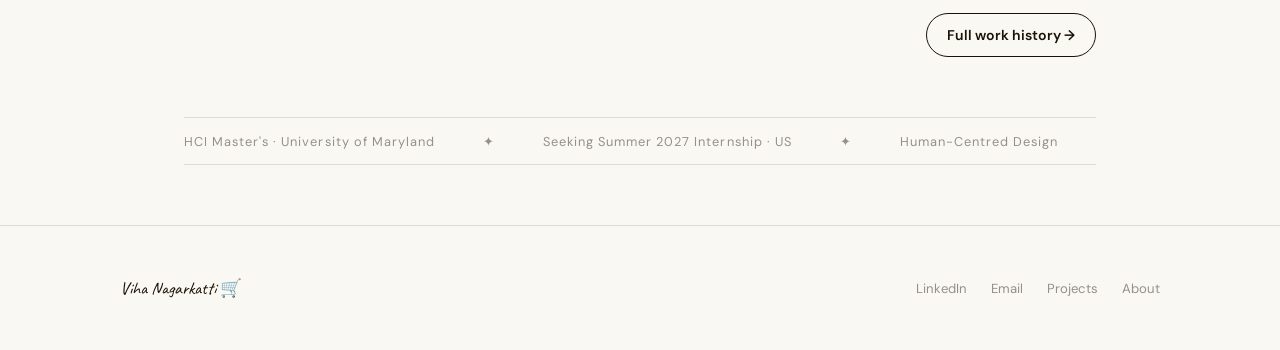
==== commit 8e46c698: "Revamp portfolio website" ====
--- a/index.html
+++ b/index.html
@@ -3,7 +3,7 @@
 <head>
   <meta charset="UTF-8" />
   <meta name="viewport" content="width=device-width, initial-scale=1.0" />
-  <title>Viha Nagarkatti — Product Designer</title>
+  <title>Viha Nagarkatti: Product Designer</title>
   <meta name="description" content="Viha Nagarkatti is a product designer based in Bengaluru, seeking Summer 2027 internships at Google, Meta, Figma and more." />
   <link rel="preconnect" href="https://fonts.googleapis.com" />
   <link rel="preconnect" href="https://fonts.gstatic.com" crossorigin />
@@ -57,6 +57,8 @@
       border: 1.5px solid var(--ink);
       padding: 4px 12px 4px 8px;
       border-radius: 999px;
+      background: var(--paper);
+      box-shadow: 3px 3px 0 var(--ink);
       transform: rotate(-2.5deg);
       margin-top: 10px;
     }
@@ -235,7 +237,7 @@
     .bento-grid {
       display: grid;
       grid-template-columns: 1.15fr 0.85fr;
-      grid-template-rows: 240px 200px;
+      grid-template-rows: 240px 260px;
       gap: 14px;
     }
     .bento-card {
@@ -271,6 +273,17 @@
     .bento-desc { font-size: .78rem; opacity: .52; line-height: 1.4; font-family: 'DM Sans', sans-serif; }
     .bento-arrow { display: inline-block; margin-top: 6px; font-size: .78rem; opacity: 0; transform: translateX(-4px); transition: opacity .18s ease, transform .18s ease; font-family: 'DM Sans', sans-serif; }
     .bento-card:hover .bento-arrow { opacity: .6; transform: translateX(0); }
+    .bento-card.compact .bento-body { padding: 8px 12px 10px; }
+    .bento-card.compact .bento-category { margin-bottom: 1px; }
+    .bento-card.compact .bento-title { font-size: clamp(.82rem, 1.3vw, .95rem); margin-bottom: 2px; }
+    .bento-card.compact .bento-desc {
+      font-size: .72rem;
+      line-height: 1.3;
+      display: -webkit-box;
+      -webkit-line-clamp: 2;
+      -webkit-box-orient: vertical;
+      overflow: hidden;
+    }
     .bento-tag {
       position: absolute;
       z-index: 2;
@@ -304,8 +317,19 @@
       transition: border-color .18s, transform .18s;
       text-decoration: none;
       color: inherit;
+      position: relative;
     }
     .exp-item:hover { border-color: var(--ink); transform: translateX(4px); }
+    .exp-arrow {
+      position: absolute;
+      right: 16px;
+      bottom: 12px;
+      font-size: 0.85rem;
+      color: var(--mid);
+      opacity: 0.35;
+      transition: opacity .18s ease, transform .18s ease;
+    }
+    .exp-item:hover .exp-arrow { opacity: 0.85; transform: translateX(2px); }
     .exp-icon {
       width: 40px; height: 40px;
       border: 1.5px solid var(--faint);
@@ -348,7 +372,7 @@
       </div>
     </div>
 
-    <!-- Hand-drawn door — add your sketch as sketches/door.png -->
+    <!-- Hand-drawn door: add your sketch as sketches/door.png -->
     <div class="store-door" aria-hidden="true">
       <svg viewBox="0 0 90 80" fill="none" xmlns="http://www.w3.org/2000/svg">
         <rect x="4" y="6" width="82" height="70" rx="2" stroke="#1a1208" stroke-width="2"/>
@@ -381,95 +405,39 @@
 
     <div class="bento-grid">
 
-      <!-- AASHRAY — tall card -->
+      <!-- AASHRAY: tall card -->
       <a href="aashray.html" class="bento-card tall" aria-label="View project: Aashray safety app">
         <span class="bento-tag tag-special">Social Impact</span>
-        <div class="bento-img" style="background:#0d1117; display:flex; align-items:center; justify-content:center; padding:20px;">
-          <svg viewBox="0 0 260 380" xmlns="http://www.w3.org/2000/svg" style="max-width:200px;height:100%;">
-            <rect x="20" y="10" width="220" height="360" rx="24" fill="#12141c" stroke="#F0997B" stroke-width="1"/>
-            <rect x="20" y="10" width="220" height="44" rx="24" fill="#1a1a26"/>
-            <rect x="20" y="40" width="220" height="14" fill="#1a1a26"/>
-            <text x="130" y="36" font-family="DM Sans" font-size="11" fill="#F0997B" text-anchor="middle" font-weight="700">AASHRAY</text>
-            <circle cx="130" cy="85" r="22" fill="#F0997B" opacity=".15"/>
-            <text x="130" y="91" font-family="DM Sans" font-size="18" text-anchor="middle">🛡️</text>
-            <text x="130" y="116" font-family="DM Sans" font-size="8" fill="rgba(240,153,123,0.7)" text-anchor="middle">You are safe here</text>
-            <rect x="34" y="130" width="192" height="44" rx="10" fill="#1a1a26" stroke="rgba(240,153,123,0.2)" stroke-width="1"/>
-            <text x="130" y="150" font-family="DM Sans" font-size="8" fill="#F0997B" text-anchor="middle" font-weight="600">🏠 Find shelter near you</text>
-            <text x="130" y="165" font-family="DM Sans" font-size="7" fill="rgba(240,153,123,0.4)" text-anchor="middle">12 verified shelters within 5km</text>
-            <rect x="34" y="182" width="192" height="44" rx="10" fill="#1a1a26" stroke="rgba(240,153,123,0.2)" stroke-width="1"/>
-            <text x="130" y="202" font-family="DM Sans" font-size="8" fill="#F0997B" text-anchor="middle" font-weight="600">⚖️ Free legal consultation</text>
-            <text x="130" y="217" font-family="DM Sans" font-size="7" fill="rgba(240,153,123,0.4)" text-anchor="middle">Connect with a lawyer — no cost</text>
-            <rect x="34" y="234" width="192" height="44" rx="10" fill="#1a1a26" stroke="rgba(240,153,123,0.2)" stroke-width="1"/>
-            <text x="130" y="254" font-family="DM Sans" font-size="8" fill="#F0997B" text-anchor="middle" font-weight="600">💰 Financial assistance</text>
-            <text x="130" y="269" font-family="DM Sans" font-size="7" fill="rgba(240,153,123,0.4)" text-anchor="middle">Govt. schemes matched to you</text>
-            <rect x="34" y="292" width="192" height="44" rx="10" fill="#1a1a26" stroke="rgba(240,153,123,0.3)" stroke-width="1"/>
-            <text x="130" y="316" font-family="DM Sans" font-size="9" fill="#F0997B" text-anchor="middle" font-weight="700">QUICK EXIT</text>
-            <text x="130" y="330" font-family="DM Sans" font-size="7" fill="rgba(240,153,123,0.35)" text-anchor="middle">Tap to leave. No trace left.</text>
-          </svg>
+        <div class="bento-img" style="background:#0d1117;">
+          <img src="assets/thumbnail/aashray-thumb.png" alt="Aashray onboarding: Welcome to Aashray" style="object-position: top center;" />
         </div>
         <div class="bento-body">
           <p class="bento-category">Social Impact · Research-led Design</p>
-          <p class="bento-title">Aashray — Safety App for DV Survivors</p>
-          <p class="bento-desc">Designed around why victims stay, not just when they leave. Shelter, legal aid, financial schemes, and SOS — one discreet app.</p>
+          <p class="bento-title">Aashray: Safety App for DV Survivors</p>
+          <p class="bento-desc">Designed around why victims stay, not just when they leave. Shelter, legal aid, financial schemes, and SOS, all in one discreet app.</p>
           <span class="bento-arrow">View case study →</span>
         </div>
       </a>
 
-      <!-- ARA Solo Travel -->
-      <a href="ara.html" class="bento-card" aria-label="View project: Ara solo travel">
-        <span class="bento-tag tag-bestseller">Published Research</span>
-        <div class="bento-img" style="background:#EEE9FF; display:flex; align-items:center; justify-content:center; padding:14px;">
-          <svg viewBox="0 0 260 180" xmlns="http://www.w3.org/2000/svg" style="max-width:240px;">
-            <rect x="10" y="8" width="110" height="164" rx="18" fill="white" stroke="#6C5CE7" stroke-width="1.5"/>
-            <rect x="10" y="8" width="110" height="28" rx="18" fill="#6C5CE7"/>
-            <rect x="10" y="28" width="110" height="8" fill="#6C5CE7"/>
-            <text x="65" y="25" font-family="DM Sans" font-size="9" fill="white" text-anchor="middle" font-weight="700">Ara</text>
-            <rect x="22" y="42" width="86" height="76" rx="10" fill="#8B7CF0" opacity=".18"/>
-            <text x="32" y="58" font-family="DM Sans" font-size="7" fill="#4A3DB5" font-weight="600">SOLO PICKS</text>
-            <text x="32" y="76" font-family="DM Sans" font-size="13" fill="#4A3DB5" font-weight="700">Kyoto</text>
-            <rect x="52" y="96" width="52" height="14" rx="7" fill="#00B894"/>
-            <text x="78" y="106" font-family="DM Sans" font-size="7" fill="white" text-anchor="middle">✓ Safe Zone</text>
-            <rect x="22" y="118" width="38" height="34" rx="8" fill="#FFF0EB"/>
-            <text x="41" y="139" font-family="DM Sans" font-size="8" fill="#FF7043" text-anchor="middle" font-weight="700">SOS</text>
-            <rect x="66" y="118" width="42" height="34" rx="8" fill="#EEE9FF"/>
-            <text x="87" y="139" font-family="DM Sans" font-size="7" fill="#6C5CE7" text-anchor="middle">Meet</text>
-            <rect x="140" y="8" width="110" height="164" rx="18" fill="white" stroke="#6C5CE7" stroke-width="1.5"/>
-            <rect x="140" y="8" width="110" height="28" rx="18" fill="#6C5CE7"/>
-            <rect x="140" y="28" width="110" height="8" fill="#6C5CE7"/>
-            <text x="195" y="25" font-family="DM Sans" font-size="9" fill="white" text-anchor="middle" font-weight="700">Safety Map</text>
-            <rect x="152" y="44" width="86" height="90" rx="8" fill="#E8E5FF"/>
-            <circle cx="195" cy="89" r="8" fill="#6C5CE7"/>
-            <circle cx="195" cy="89" r="14" fill="#6C5CE7" opacity=".18"/>
-            <rect x="152" y="144" width="86" height="22" rx="8" fill="#F5F3FF"/>
-            <text x="195" y="158" font-family="DM Sans" font-size="7" fill="#6C5CE7" text-anchor="middle">Alerts off in safe zone</text>
-          </svg>
+      <!-- NUAVA Sports Management -->
+      <a href="exp-nuava.html" class="bento-card compact" aria-label="View project: Nuava sports management app">
+        <span class="bento-tag tag-bestseller">0→1 Internship Project</span>
+        <div class="bento-img" style="background:#0d1220;">
+          <img src="assets/nuava/nuava-calendar-thumb.png" alt="Nuava calendar view with fixture scheduling" />
         </div>
         <div class="bento-body">
-          <p class="bento-category">UX Design · Mobile</p>
-          <p class="bento-title">Ara: Solo Travel Safety App</p>
-          <p class="bento-desc">Offline SOS + real-time alerts for solo women travellers. No competitor offered both. Research published at Springer.</p>
+          <p class="bento-category">UX Design · Web App</p>
+          <p class="bento-title">Nuava: Sports Team Management</p>
+          <p class="bento-desc">0→1 web app for school sports coaches: fixture scheduling and tournament brackets, replacing spreadsheet chaos.</p>
           <span class="bento-arrow">Read case study →</span>
         </div>
       </a>
 
       <!-- TECHIE Chatbot -->
-      <a href="techie.html" class="bento-card" aria-label="View project: Techie chatbot">
+      <a href="techie.html" class="bento-card compact" aria-label="View project: Techie chatbot">
         <span class="bento-tag tag-fresh">Springer · Cambridge</span>
-        <div class="bento-img" style="background:#0e0e0e; display:flex; align-items:center; justify-content:center; padding:14px;">
-          <svg viewBox="0 0 260 150" xmlns="http://www.w3.org/2000/svg" style="max-width:240px;">
-            <rect x="10" y="8" width="240" height="134" rx="12" fill="#161616" stroke="#2a2a2a" stroke-width="1"/>
-            <rect x="22" y="20" width="120" height="22" rx="6" fill="#1e1e1e" stroke="#2a2a2a" stroke-width="1"/>
-            <text x="82" y="34" font-family="DM Sans" font-size="7.5" fill="#f0ede8" text-anchor="middle">Compare OLED TVs under 50k?</text>
-            <rect x="128" y="50" width="120" height="22" rx="11" fill="#1c2a0e"/>
-            <text x="188" y="64" font-family="DM Sans" font-size="7.5" fill="#c8f07c" text-anchor="middle">Sure! Found 3 great options</text>
-            <rect x="22" y="82" width="216" height="48" rx="8" fill="#1e1e1e" stroke="#2a2a2a" stroke-width="1"/>
-            <rect x="32" y="90" width="40" height="30" rx="5" fill="#0e1e33"/>
-            <text x="52" y="110" font-family="DM Sans" font-size="11" fill="#6da8e8" text-anchor="middle">📺</text>
-            <text x="88" y="100" font-family="DM Sans" font-size="8" fill="#f0ede8" font-weight="600">Sony Bravia X80L</text>
-            <text x="88" y="112" font-family="DM Sans" font-size="6.5" fill="#888">55" 4K OLED · ₹44,990</text>
-            <rect x="84" y="118" width="40" height="10" rx="5" fill="#1c2a0e"/>
-            <text x="104" y="125" font-family="DM Sans" font-size="6" fill="#c8f07c" text-anchor="middle">Best pick</text>
-          </svg>
+        <div class="bento-img" style="background:#0e0e0e;">
+          <img src="assets/thumbnail/techie-thumb.png" alt="Techie scan screen: point at product" style="object-position: center;" />
         </div>
         <div class="bento-body">
           <p class="bento-category">Conversational UI · Research</p>
@@ -500,6 +468,7 @@
           <div class="exp-role">Instructional Designer Consultant · UX-informed learning design for ed-tech</div>
         </div>
         <div class="exp-period">Aug – Dec 2025</div>
+        <span class="exp-arrow">→</span>
       </a>
       <a href="exp-pharmeasy.html" class="exp-item">
         <div class="exp-icon">💊</div>
@@ -508,6 +477,7 @@
           <div class="exp-role">Product Design Intern · Research, journey mapping, UI design, design system</div>
         </div>
         <div class="exp-period">Jan – Jun 2025</div>
+        <span class="exp-arrow">→</span>
       </a>
       <a href="exp-iisc.html" class="exp-item">
         <div class="exp-icon">🔬</div>
@@ -516,6 +486,7 @@
           <div class="exp-role">Design Intern · 120-page Silver Jubilee coffee table book</div>
         </div>
         <div class="exp-period">Oct 2024 – May 2025</div>
+        <span class="exp-arrow">→</span>
       </a>
       <a href="exp-nuava.html" class="exp-item">
         <div class="exp-icon">🏅</div>
@@ -524,14 +495,16 @@
           <div class="exp-role">UI/UX Designer (Sole) · 0→1 sports management web app</div>
         </div>
         <div class="exp-period">Jun – Jul 2024</div>
+        <span class="exp-arrow">→</span>
       </a>
       <a href="exp-digitalindia.html" class="exp-item">
         <div class="exp-icon">🏛️</div>
         <div>
-          <div class="exp-company">Digital India Corporation — Govt. of India</div>
+          <div class="exp-company">Digital India Corporation, Govt. of India</div>
           <div class="exp-role">UI/UX Design Intern · Poshan Tracker national nutrition app</div>
         </div>
         <div class="exp-period">May – Jul 2022</div>
+        <span class="exp-arrow">→</span>
       </a>
     </div>
     <div style="text-align:right;margin-top:16px;">
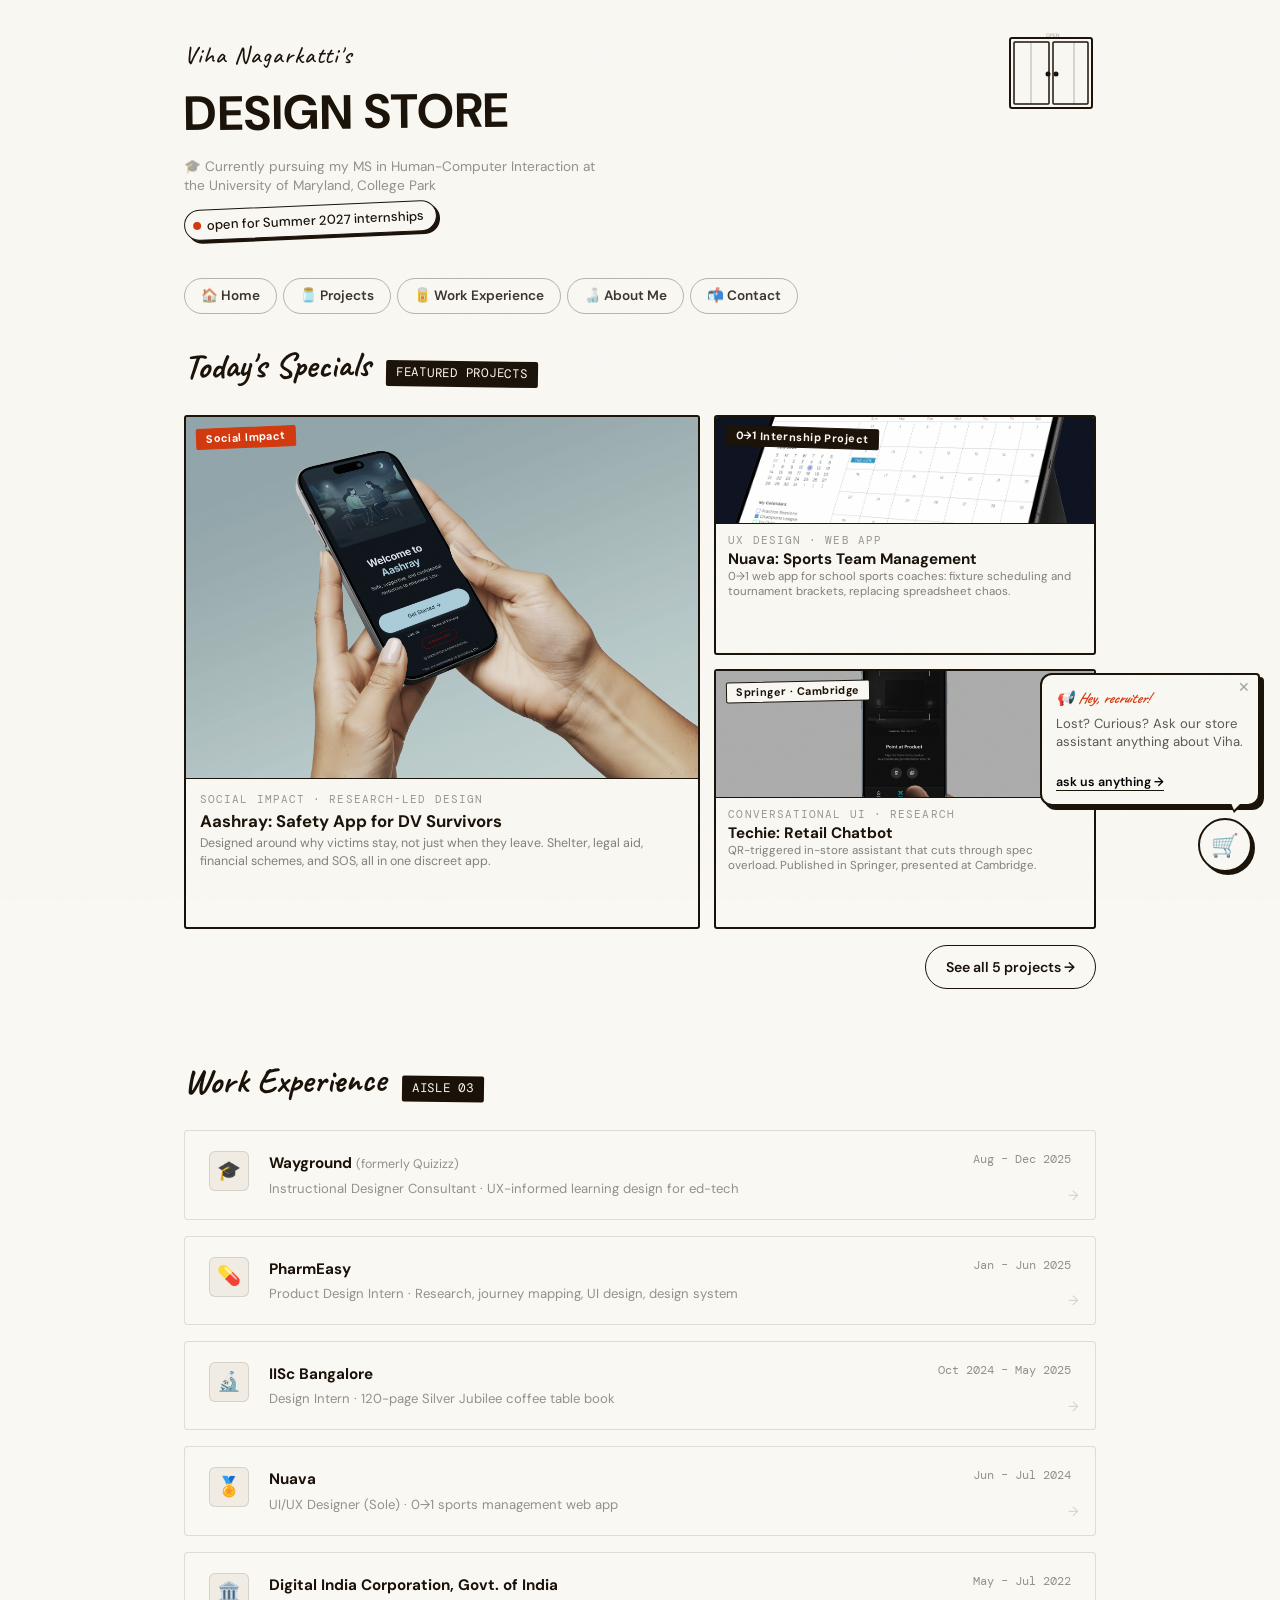
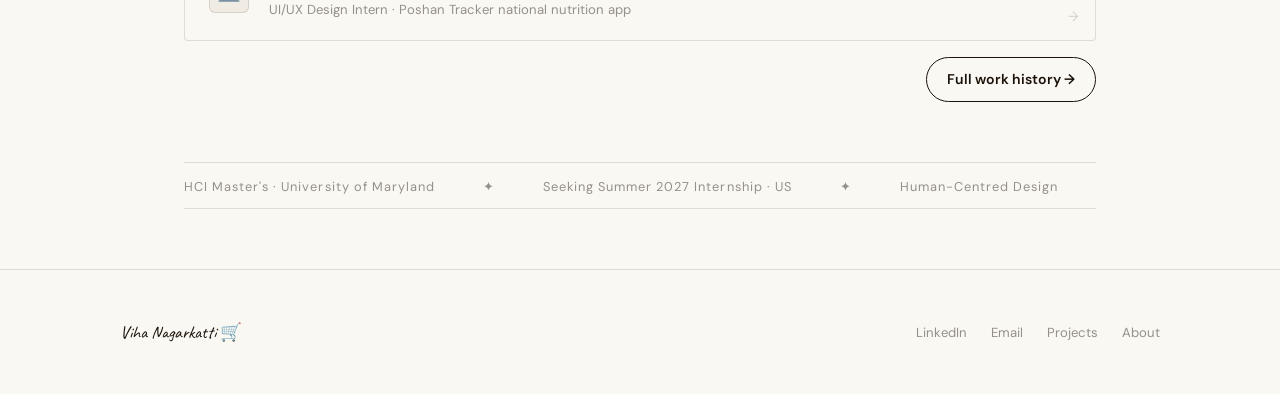
==== commit cf0ef399: "Update homepage" ====
--- a/index.html
+++ b/index.html
@@ -47,6 +47,14 @@
       display: block;
       transform: rotate(-0.6deg);
     }
+    .edu-line {
+      font-family: 'DM Sans', sans-serif;
+      font-size: .85rem;
+      color: var(--mid);
+      margin: 6px 0 0;
+      max-width: 420px;
+      line-height: 1.4;
+    }
     .open-badge {
       display: inline-flex;
       align-items: center;
@@ -363,7 +371,8 @@
   <header class="store-header">
     <div class="store-title">
       <span class="name-line">Viha Nagarkatti's</span>
-      <span class="store-line">Grocery Store</span>
+      <span class="store-line">Design Store</span>
+      <p class="edu-line">🎓 Currently pursuing my MS in Human-Computer Interaction at the University of Maryland, College Park</p>
       <div>
         <span class="open-badge">
           <span class="open-dot"></span>
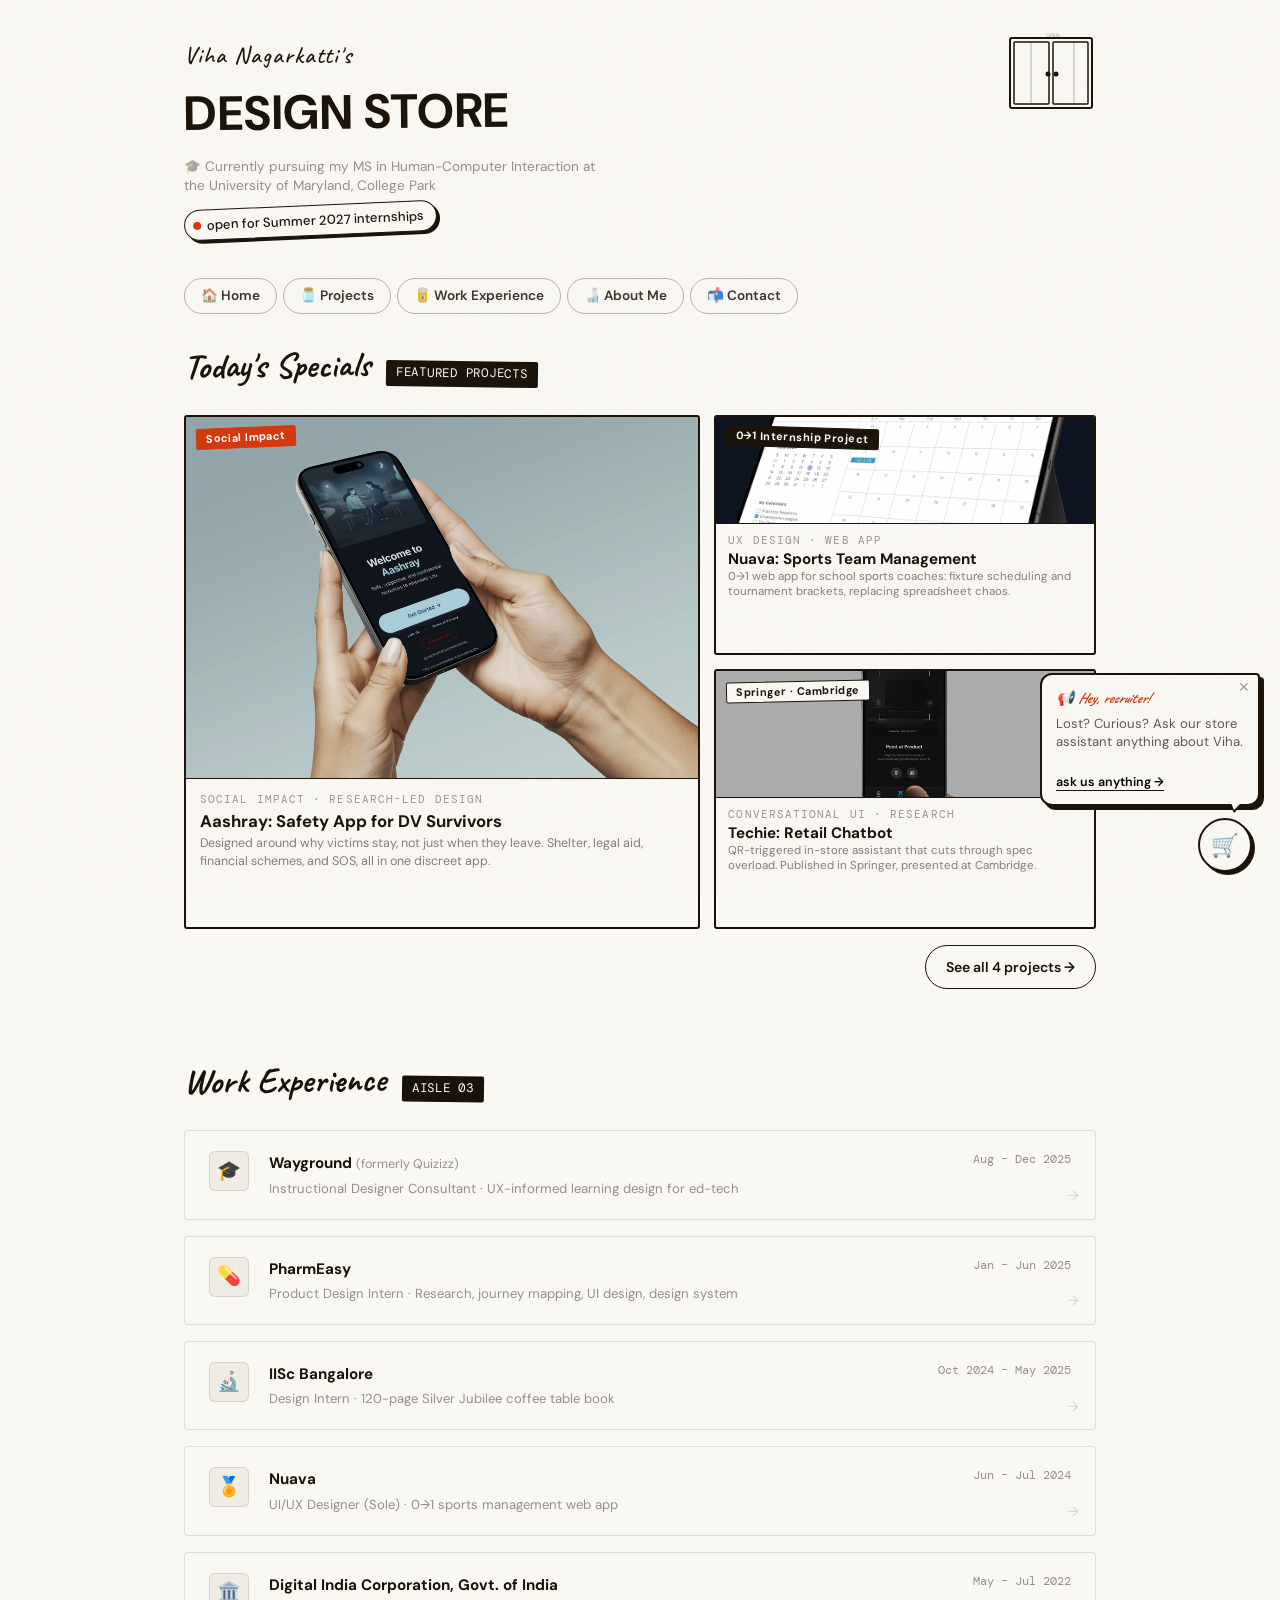
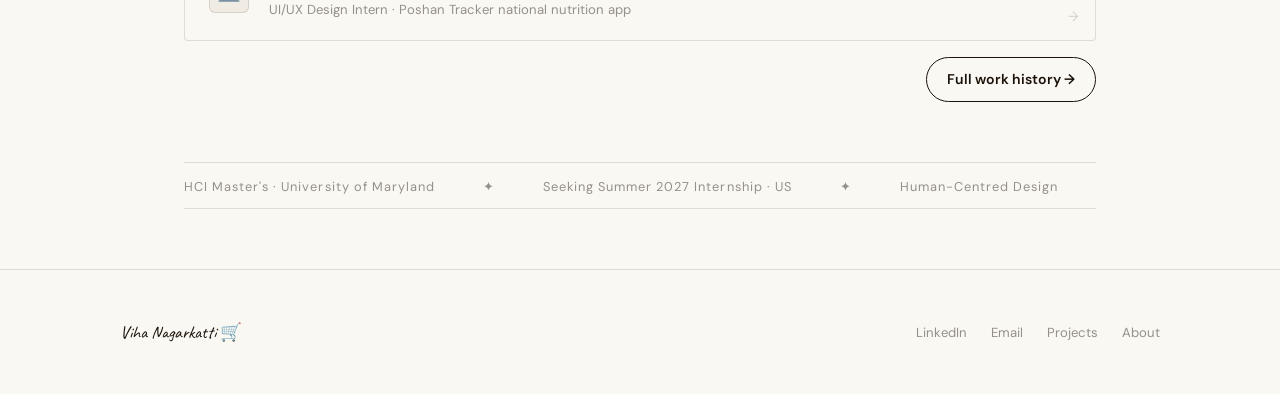
==== commit ea32ba3e: "Update portfolio" ====
--- a/index.html
+++ b/index.html
@@ -459,7 +459,7 @@
     </div>
     <!-- See all projects link -->
     <div style="text-align:right;margin-top:16px;">
-      <a href="projects.html" class="btn">See all 5 projects →</a>
+      <a href="projects.html" class="btn">See all 4 projects →</a>
     </div>
   </section>
 
